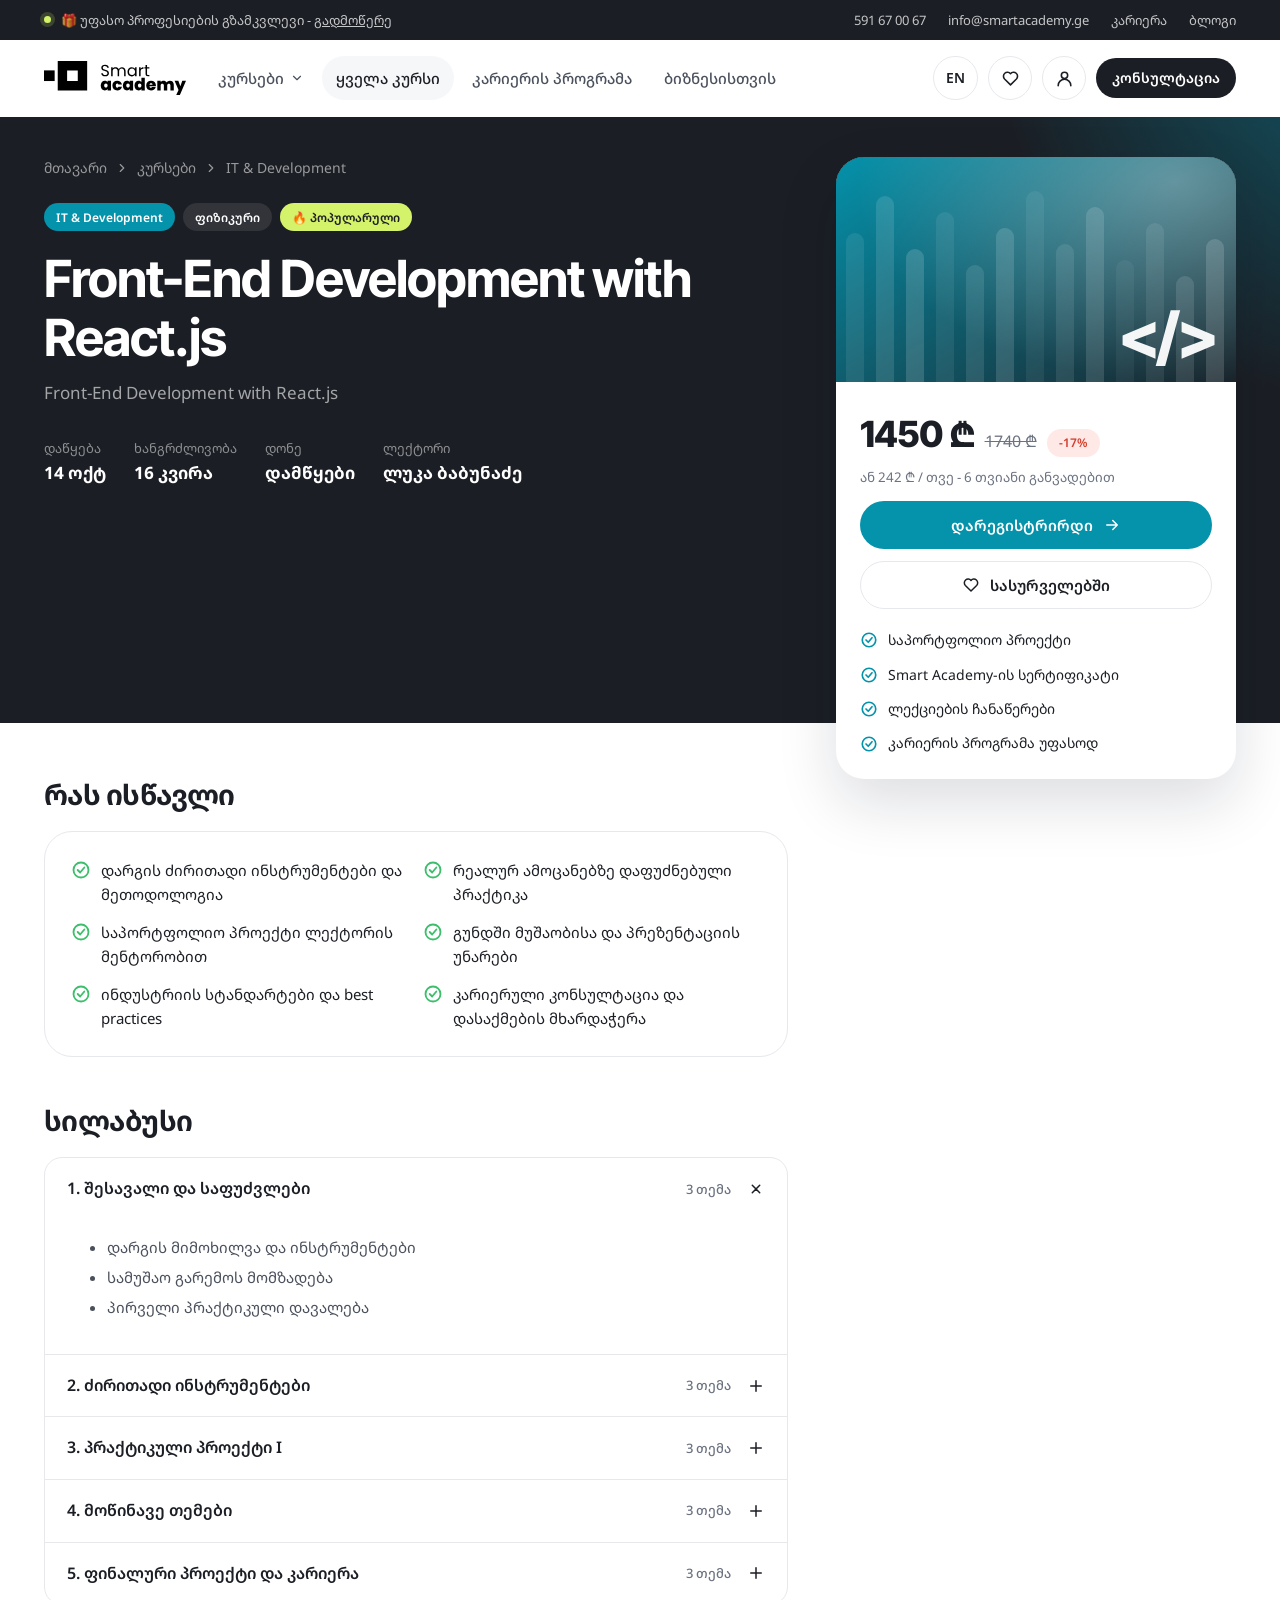
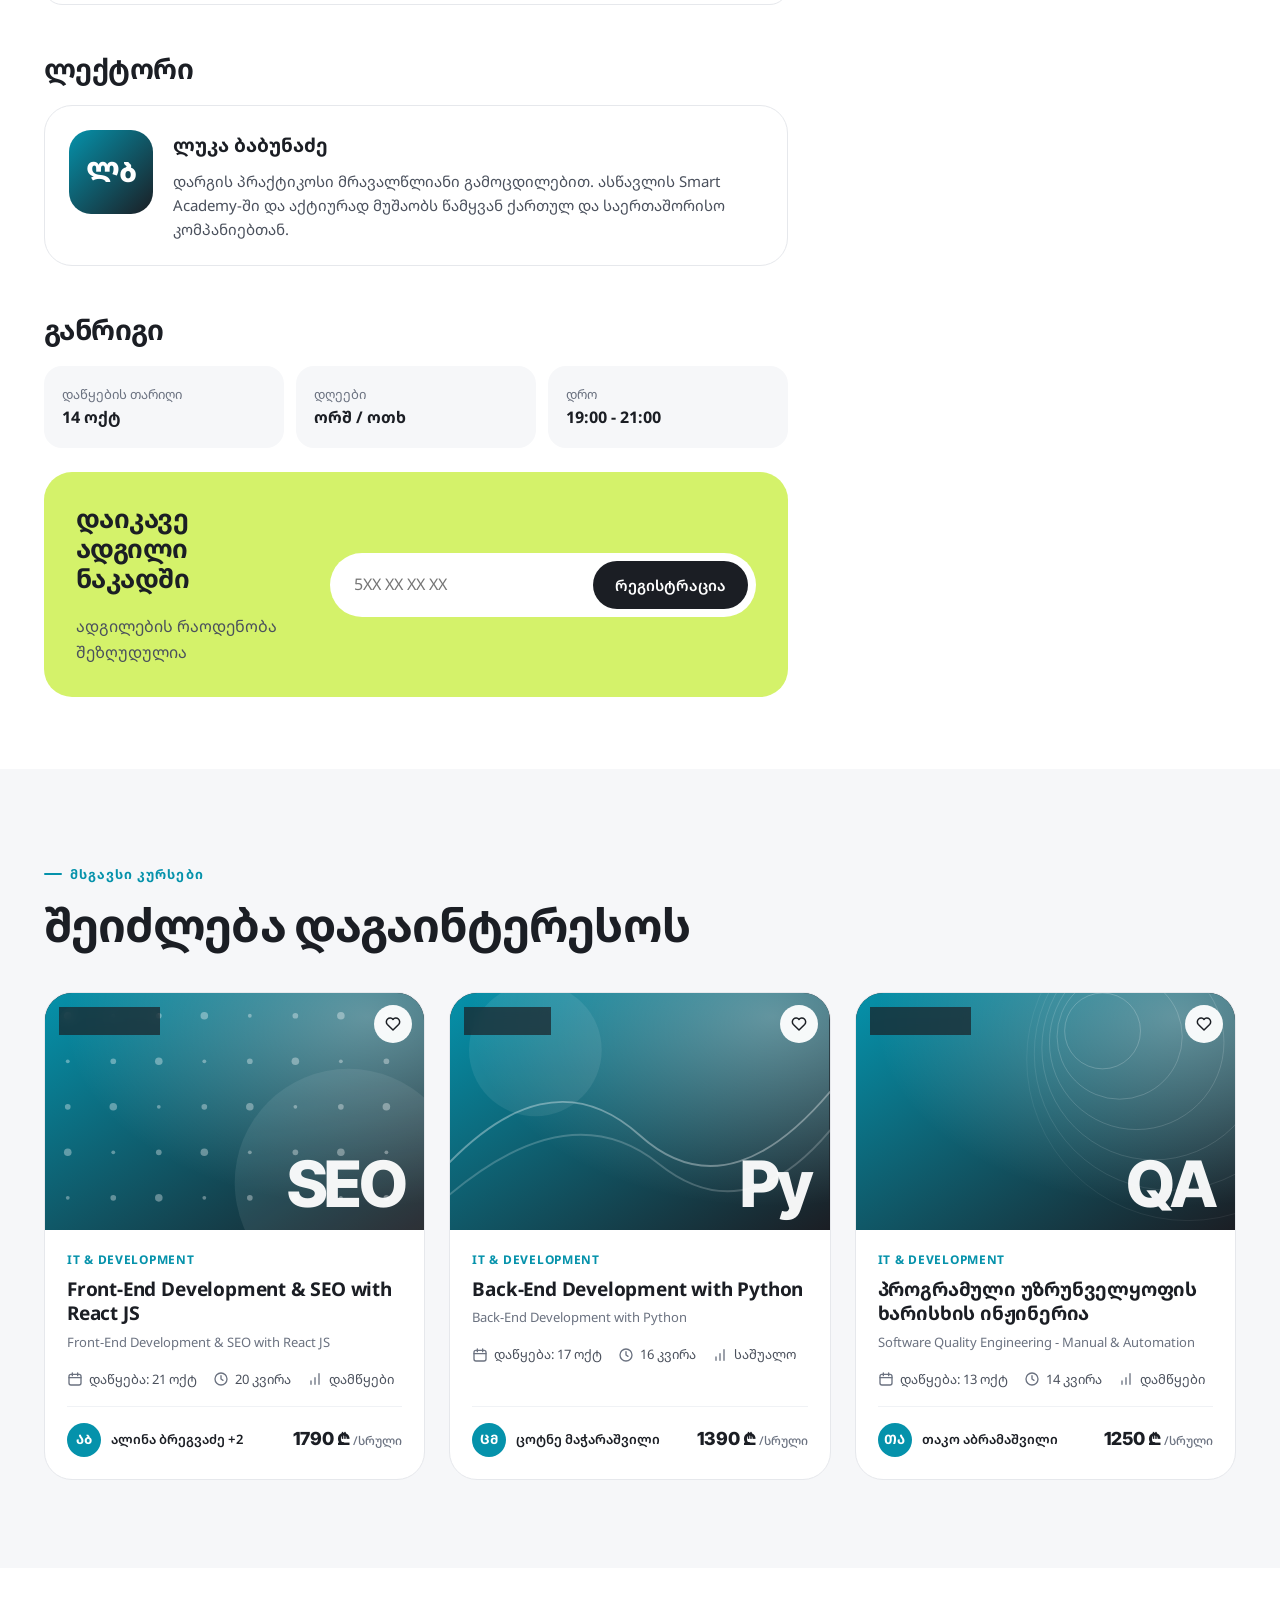
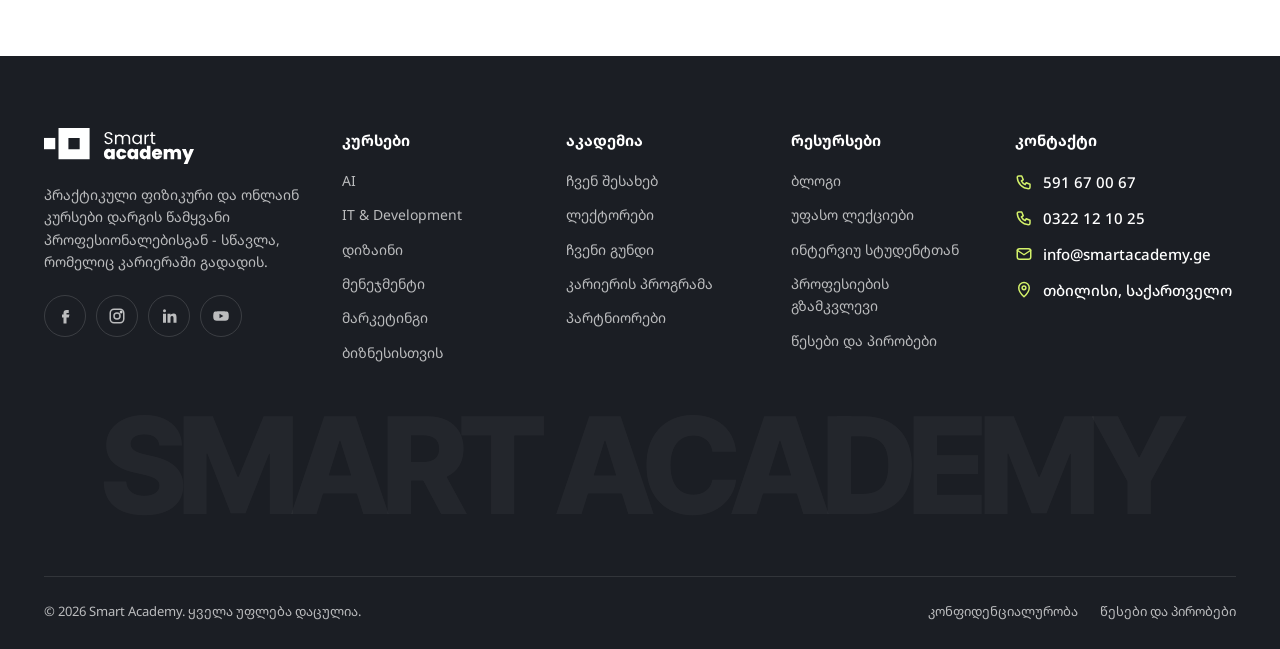
==== course.html @ 69d26c32 "Add Smart Academy website redesign Static, responsive redesign concept: homepage, course catalog wit" ====
<!doctype html>
<html lang="ka">
<head>
<meta charset="utf-8">
<meta name="viewport" content="width=device-width,initial-scale=1">
<title>კურსი - Smart Academy</title>
<meta name="description" content="Smart Academy - კურსის დეტალური აღწერა, სილაბუსი, ლექტორი და რეგისტრაცია.">
<meta name="theme-color" content="#1B1E24">
<link rel="icon" href="assets/img/logo-bl.svg">
<link rel="preconnect" href="https://fonts.googleapis.com">
<link rel="preconnect" href="https://fonts.gstatic.com" crossorigin>
<link href="https://fonts.googleapis.com/css2?family=Inter+Tight:wght@500;600;700;800&family=Inter:wght@400;500;600;700&family=Noto+Sans+Georgian:wght@400;500;600;700;800&display=swap" rel="stylesheet">
<link rel="stylesheet" href="assets/css/app.css">
</head>
<body data-page="courses">
<div id="site-header"></div>
<main id="course"></main>
<div id="site-footer"></div>
<script src="assets/js/data.js"></script>
<script src="assets/js/app.js"></script>
<script>
document.addEventListener("sa:ready",function(){
  var SA=window.SA,I=SA.icon,id=+new URLSearchParams(location.search).get("id")||1;
  var c=SA.courses.filter(function(x){return x.id===id})[0]||SA.courses[0],cat=SA.cat(c.cat),e=SA.esc;
  document.title=c.ka+" - Smart Academy";
  var fav=SA.favs().indexOf(c.id)>-1,old=Math.round(c.price*1.2/10)*10;
  var modules=[
    ["შესავალი და საფუძვლები",["დარგის მიმოხილვა და ინსტრუმენტები","სამუშაო გარემოს მომზადება","პირველი პრაქტიკული დავალება"]],
    ["ძირითადი ინსტრუმენტები",["ძირითადი მეთოდები და პრინციპები","ინდუსტრიული სტანდარტები","ქეისების ანალიზი"]],
    ["პრაქტიკული პროექტი I",["ამოცანის დასმა და დაგეგმვა","შესრულება ლექტორის მენტორობით","უკუკავშირი და გაუმჯობესება"]],
    ["მოწინავე თემები",["ოპტიმიზაცია და best practices","გუნდური მუშაობა და პროცესები","AI ინსტრუმენტები პროფესიაში"]],
    ["ფინალური პროექტი და კარიერა",["საპორტფოლიო პროექტის დასრულება","პრეზენტაცია და შეფასება","CV, LinkedIn და გასაუბრების მომზადება"]]
  ];
  var learn=["დარგის ძირითადი ინსტრუმენტები და მეთოდოლოგია","რეალურ ამოცანებზე დაფუძნებული პრაქტიკა","საპორტფოლიო პროექტი ლექტორის მენტორობით","გუნდში მუშაობისა და პრეზენტაციის უნარები","ინდუსტრიის სტანდარტები და best practices","კარიერული კონსულტაცია და დასაქმების მხარდაჭერა"];
  var related=SA.courses.filter(function(x){return x.cat===c.cat&&x.id!==c.id}).slice(0,3);
  document.getElementById("course").innerHTML=
  '<section class="cd-hero"><div class="container cd-grid"><div>'+
    '<nav class="crumbs" aria-label="breadcrumb"><a href="index.html">მთავარი</a>'+I("right")+'<a href="courses.html">კურსები</a>'+I("right")+'<a href="courses.html?cat='+c.cat+'">'+e(cat.name)+'</a></nav>'+
    '<div style="display:flex;gap:8px;margin-top:24px;flex-wrap:wrap"><span class="chip" style="background:'+cat.color+';color:#fff">'+e(cat.name)+'</span><span class="chip chip-dark" style="background:rgba(255,255,255,.1)">'+(c.format==="online"?"ონლაინ":"ფიზიკური")+'</span>'+(c.hot?'<span class="chip chip-lime">🔥 პოპულარული</span>':"")+'</div>'+
    '<h1>'+e(c.ka)+'</h1><p class="en">'+e(c.en)+'</p>'+
    '<div class="cd-facts"><div><small>დაწყება</small><b>'+c.start+'</b></div><div><small>ხანგრძლივობა</small><b>'+c.weeks+' კვირა</b></div><div><small>დონე</small><b>'+c.level+'</b></div><div><small>ლექტორი</small><b>'+e(c.lect.join(", "))+'</b></div></div>'+
  '</div><aside class="buy"><div class="cover">'+SA.cover(c)+'</div><div class="buy-body">'+
    '<div class="buy-price"><b>'+c.price+' ₾</b><s>'+old+' ₾</s><span class="chip">-'+Math.round((1-c.price/old)*100)+'%</span></div>'+
    '<small style="color:var(--muted)">ან '+Math.ceil(c.price/6)+' ₾ / თვე - 6 თვიანი განვადებით</small>'+
    '<a class="btn btn-primary" href="#register">დარეგისტრირდი '+I("arrow")+'</a>'+
    '<button class="btn btn-ghost'+(fav?" on":"")+'" data-fav="'+c.id+'" type="button">'+I("heart")+' სასურველებში</button>'+
    '<ul><li>'+I("check")+'საპორტფოლიო პროექტი</li><li>'+I("check")+'Smart Academy-ის სერტიფიკატი</li><li>'+I("check")+'ლექციების ჩანაწერები</li><li>'+I("check")+'კარიერის პროგრამა უფასოდ</li></ul>'+
  '</div></aside></div></section>'+
  '<div class="container cd-body"><div>'+
    '<section class="reveal"><h2>რას ისწავლი</h2><div class="learn">'+learn.map(function(l){return "<div>"+I("check")+"<span>"+l+"</span></div>"}).join("")+'</div></section>'+
    '<section class="reveal"><h2>სილაბუსი</h2><div class="acc">'+modules.map(function(m,i){return '<details'+(i===0?" open":"")+'><summary><span>'+(i+1)+'. '+m[0]+'</span><small>'+m[1].length+' თემა</small><svg viewBox="0 0 24 24" fill="none" stroke="currentColor" stroke-width="2" stroke-linecap="round"><path d="M12 5v14M5 12h14"/></svg></summary><div class="acc-body"><ul>'+m[1].map(function(t){return "<li>"+t+"</li>"}).join("")+'</ul></div></details>'}).join("")+'</div></section>'+
    '<section class="reveal"><h2>ლექტორი</h2>'+c.lect.map(function(l){return '<div class="teacher" style="margin-bottom:12px"><span class="av" style="background:linear-gradient(135deg,'+cat.color+',#1B1E24)">'+SA.initials(l)+'</span><div><b>'+e(l)+'</b><p>დარგის პრაქტიკოსი მრავალწლიანი გამოცდილებით. ასწავლის Smart Academy-ში და აქტიურად მუშაობს წამყვან ქართულ და საერთაშორისო კომპანიებთან.</p></div></div>'}).join("")+'</section>'+
    '<section class="reveal" id="register"><h2>განრიგი</h2><div class="schedule"><div><small>დაწყების თარიღი</small><b>'+c.start+'</b></div><div><small>დღეები</small><b>ორშ / ოთხ</b></div><div><small>დრო</small><b>19:00 - 21:00</b></div></div>'+
    '<div class="cta" style="margin-top:24px;padding:32px;border-radius:28px"><div><h2 style="font-size:26px">დაიკავე ადგილი ნაკადში</h2><p>ადგილების რაოდენობა შეზღუდულია</p></div><form id="reg-form"><label class="sr-only" for="rp">ტელეფონი</label><input id="rp" type="tel" placeholder="5XX XX XX XX" required pattern="[0-9 +]{9,16}"><button class="btn btn-dark" type="submit">რეგისტრაცია</button></form></div></section>'+
  '</div><div></div></div>'+
  (related.length?'<section class="section section-soft" style="margin-top:24px"><div class="container"><div class="section-head"><div><span class="kicker">მსგავსი კურსები</span><h2>შეიძლება დაგაინტერესოს</h2></div></div><div class="courses">'+related.map(SA.card).join("")+'</div></div></section>':"");
  document.getElementById("reg-form").addEventListener("submit",function(ev){ev.preventDefault();this.reset();SA.toast("რეგისტრაცია მიღებულია! მალე დაგიკავშირდებით")});
  SA.observe();
});
</script>
</body>
</html>
---- assets/css/app.css ----
/* Smart Academy - redesign 2026 */
:root{
  --ink:#1B1E24;
  --ink-2:#2A2E37;
  --ink-soft:#4A505C;
  --muted:#6B7280;
  --line:#E6E8EC;
  --line-2:#F0F2F5;
  --bg:#FFFFFF;
  --bg-soft:#F6F7F9;
  --brand:#0592AB;
  --brand-600:#047A8F;
  --brand-50:#E6F6F9;
  --lime:#D4F26A;
  --coral:#FF6B5B;
  --violet:#8B6CEF;
  --amber:#F4B23E;
  --green:#3DBE6C;
  --blue:#4A78F0;
  --radius:18px;
  --radius-sm:12px;
  --radius-lg:28px;
  --shadow:0 1px 2px rgba(16,24,40,.04),0 8px 24px rgba(16,24,40,.06);
  --shadow-lg:0 24px 60px rgba(16,24,40,.14);
  --container:1240px;
  --font:"Noto Sans Georgian","Inter",system-ui,-apple-system,"Segoe UI",sans-serif;
  --font-display:"Inter Tight","Noto Sans Georgian",system-ui,sans-serif;
}
*,*::before,*::after{box-sizing:border-box}
html{scroll-behavior:smooth;-webkit-text-size-adjust:100%}
body{margin:0;font-family:var(--font);color:var(--ink);background:var(--bg);font-size:16px;line-height:1.6;-webkit-font-smoothing:antialiased;overflow-x:hidden}
img,svg{display:block;max-width:100%}
a{color:inherit;text-decoration:none}
button{font:inherit;color:inherit;cursor:pointer;border:0;background:none}
input,select{font:inherit;color:inherit}
h1,h2,h3,h4{font-family:var(--font-display);line-height:1.15;margin:0;letter-spacing:-.02em;font-weight:700}
p{margin:0}
.container{width:100%;max-width:var(--container);margin:0 auto;padding:0 24px}
.sr-only{position:absolute;width:1px;height:1px;overflow:hidden;clip:rect(0 0 0 0)}
:focus-visible{outline:2px solid var(--brand);outline-offset:3px;border-radius:6px}

/* Buttons */
.btn{display:inline-flex;align-items:center;justify-content:center;gap:10px;height:48px;padding:0 22px;border-radius:999px;font-weight:600;font-size:15px;transition:transform .2s,background .2s,color .2s,box-shadow .2s;white-space:nowrap}
.btn svg{width:18px;height:18px}
.btn-primary{background:var(--brand);color:#fff}
.btn-primary:hover{background:var(--brand-600);transform:translateY(-1px);box-shadow:0 10px 24px rgba(5,146,171,.3)}
.btn-dark{background:var(--ink);color:#fff}
.btn-dark:hover{background:#000;transform:translateY(-1px)}
.btn-light{background:#fff;color:var(--ink)}
.btn-light:hover{transform:translateY(-1px);box-shadow:var(--shadow)}
.btn-ghost{border:1px solid var(--line);background:#fff}
.btn-ghost:hover{border-color:var(--ink)}
.btn-ghost-light{border:1px solid rgba(255,255,255,.25);color:#fff}
.btn-ghost-light:hover{background:rgba(255,255,255,.08)}
.btn-lime{background:var(--lime);color:var(--ink)}
.btn-lime:hover{transform:translateY(-1px);box-shadow:0 10px 24px rgba(212,242,106,.35)}
.btn-sm{height:40px;padding:0 16px;font-size:14px}

/* Top bar */
.topbar{background:var(--ink);color:rgba(255,255,255,.75);font-size:13px}
.topbar .container{display:flex;align-items:center;justify-content:space-between;height:40px;gap:16px}
.topbar a:hover{color:#fff}
.topbar-links{display:flex;gap:22px;align-items:center}
.topbar-promo{display:flex;align-items:center;gap:10px}
.topbar-promo .dot{width:7px;height:7px;border-radius:50%;background:var(--lime);box-shadow:0 0 0 4px rgba(212,242,106,.18)}

/* Header */
.header{position:sticky;top:0;z-index:50;background:rgba(255,255,255,.86);backdrop-filter:saturate(180%) blur(16px);-webkit-backdrop-filter:saturate(180%) blur(16px);border-bottom:1px solid transparent;transition:border-color .2s}
.header.scrolled{border-bottom-color:var(--line)}
.header .container{display:flex;align-items:center;height:76px;gap:28px}
.logo img{height:34px;width:auto}
.nav{display:flex;align-items:center;gap:4px;margin-right:auto}
.nav>a,.nav>.has-mega>button{display:flex;align-items:center;gap:6px;padding:10px 14px;border-radius:999px;font-size:15px;font-weight:500;color:var(--ink-soft);transition:background .2s,color .2s}
.nav>a:hover,.nav>.has-mega>button:hover,.nav>a.active{color:var(--ink);background:var(--bg-soft)}
.nav svg{width:14px;height:14px;transition:transform .2s}
.has-mega{position:relative}
.has-mega:hover>button svg,.has-mega:focus-within>button svg{transform:rotate(180deg)}
.mega{position:absolute;top:calc(100% + 12px);left:-120px;width:720px;background:#fff;border:1px solid var(--line);border-radius:var(--radius-lg);box-shadow:var(--shadow-lg);padding:14px;display:grid;grid-template-columns:1.25fr 1fr;gap:14px;opacity:0;visibility:hidden;transform:translateY(8px);transition:.2s}
.mega::before{content:"";position:absolute;left:0;right:0;top:-14px;height:14px}
.has-mega:hover .mega,.has-mega:focus-within .mega{opacity:1;visibility:visible;transform:none}
.mega-list{display:grid;grid-template-columns:1fr 1fr;gap:4px}
.mega-item{display:flex;gap:12px;align-items:center;padding:12px;border-radius:14px;transition:background .15s}
.mega-item:hover{background:var(--bg-soft)}
.mega-item .ic{width:40px;height:40px;border-radius:12px;display:grid;place-items:center;flex:none}
.mega-item .ic svg{width:20px;height:20px}
.mega-item b{display:block;font-size:14px;font-weight:600}
.mega-item small{display:block;color:var(--muted);font-size:12px}
.mega-feature{background:var(--ink);color:#fff;border-radius:20px;padding:22px;display:flex;flex-direction:column;justify-content:space-between;position:relative;overflow:hidden;min-height:240px}
.mega-feature::after{content:"";position:absolute;right:-60px;bottom:-60px;width:200px;height:200px;border-radius:50%;background:radial-gradient(circle,var(--brand),transparent 70%);opacity:.7}
.mega-feature .tag{font-size:12px;color:var(--lime);font-weight:600;letter-spacing:.04em;text-transform:uppercase}
.mega-feature h4{font-size:20px;margin:10px 0 8px}
.mega-feature p{font-size:14px;color:rgba(255,255,255,.7)}
.mega-feature a{position:relative;z-index:1;margin-top:18px;align-self:flex-start}
.header-actions{display:flex;align-items:center;gap:10px}
.icon-btn{width:44px;height:44px;border-radius:50%;display:grid;place-items:center;border:1px solid var(--line);position:relative;transition:border-color .2s,background .2s}
.icon-btn:hover{border-color:var(--ink)}
.icon-btn svg{width:19px;height:19px}
.icon-btn .badge{position:absolute;top:-3px;right:-3px;min-width:18px;height:18px;border-radius:9px;background:var(--brand);color:#fff;font-size:11px;font-weight:700;display:grid;place-items:center;padding:0 5px}
.lang{font-size:14px;font-weight:600;padding:0 12px;height:44px;border-radius:999px;border:1px solid var(--line)}
.burger{display:none}

/* Mobile drawer */
.drawer{position:fixed;inset:0;z-index:100;visibility:hidden;overflow:hidden}
.drawer.open{visibility:visible}
.drawer-backdrop{position:absolute;inset:0;background:rgba(27,30,36,.5);opacity:0;transition:opacity .25s}
.drawer.open .drawer-backdrop{opacity:1}
.drawer-panel{position:absolute;top:0;right:0;bottom:0;width:min(420px,100%);background:#fff;transform:translateX(100%);transition:transform .3s cubic-bezier(.2,.8,.2,1);display:flex;flex-direction:column;padding:20px 24px 28px;overflow-y:auto}
.drawer.open .drawer-panel{transform:none}
.drawer-head{display:flex;align-items:center;justify-content:space-between;margin-bottom:24px}
.drawer-nav a{display:flex;justify-content:space-between;align-items:center;padding:16px 0;border-bottom:1px solid var(--line-2);font-size:18px;font-weight:600}
.drawer-nav a svg{width:18px;height:18px;color:var(--muted)}
.drawer-foot{margin-top:auto;padding-top:24px;display:grid;gap:10px}

/* Hero */
.hero{position:relative;padding:56px 0 40px;overflow:hidden}
.hero-grid{display:grid;grid-template-columns:1.05fr .95fr;gap:48px;align-items:center}
.eyebrow{display:inline-flex;align-items:center;gap:10px;padding:6px 14px 6px 6px;border-radius:999px;background:var(--bg-soft);border:1px solid var(--line);font-size:13px;font-weight:500;color:var(--ink-soft)}
.eyebrow .pill{background:var(--ink);color:var(--lime);padding:3px 10px;border-radius:999px;font-weight:700;font-size:12px}
.hero h1{font-size:clamp(38px,5.4vw,68px);margin:22px 0 20px;font-weight:800}
.hero h1 .hl{position:relative;white-space:nowrap;color:var(--brand)}
.hero h1 .hl svg{position:absolute;left:0;right:0;bottom:-10px;width:100%;height:14px;color:var(--lime)}
.hero .lead{font-size:18px;color:var(--ink-soft);max-width:540px}
.search{margin-top:32px;display:flex;align-items:center;gap:8px;background:#fff;border:1px solid var(--line);border-radius:999px;padding:8px 8px 8px 22px;box-shadow:var(--shadow);max-width:560px}
.search svg{width:20px;height:20px;color:var(--muted);flex:none}
.search input{flex:1;border:0;outline:0;background:transparent;font-size:16px;min-width:0;height:44px}
.search select{border:0;outline:0;background:var(--bg-soft);border-radius:999px;height:44px;padding:0 14px;font-size:14px;font-weight:500}
.hero-tags{display:flex;flex-wrap:wrap;gap:8px;margin-top:18px;align-items:center;font-size:14px;color:var(--muted)}
.hero-tags a{padding:6px 12px;border-radius:999px;border:1px dashed var(--line);color:var(--ink-soft);font-size:13px;transition:.2s}
.hero-tags a:hover{border-style:solid;border-color:var(--brand);color:var(--brand)}
.hero-visual{position:relative;aspect-ratio:1/1.02;max-width:560px;justify-self:end;width:100%}
.hv-main{position:absolute;inset:0 0 0 8%;border-radius:36px;background:var(--ink);overflow:hidden}
.hv-main::before{content:"";position:absolute;inset:0;background:radial-gradient(60% 50% at 80% 10%,rgba(5,146,171,.9),transparent 70%),radial-gradient(50% 40% at 10% 90%,rgba(139,108,239,.55),transparent 70%)}
.hv-grid{position:absolute;inset:0;background-image:linear-gradient(rgba(255,255,255,.06) 1px,transparent 1px),linear-gradient(90deg,rgba(255,255,255,.06) 1px,transparent 1px);background-size:44px 44px;mask-image:radial-gradient(circle at 60% 40%,#000 30%,transparent 75%)}
.hv-logo{position:absolute;left:12%;right:12%;top:50%;transform:translateY(-50%);opacity:.95}
.hv-card{position:absolute;background:#fff;border-radius:20px;box-shadow:var(--shadow-lg);padding:16px;animation:float 6s ease-in-out infinite}
.hv-card.c1{left:0;top:12%;width:250px}
.hv-card.c2{right:-4%;top:6%;width:190px;animation-delay:-2s}
.hv-card.c3{right:4%;bottom:8%;width:270px;animation-delay:-4s}
.hv-card.c4{left:-2%;bottom:18%;animation-delay:-3s;padding:12px 16px}
@keyframes float{0%,100%{transform:translateY(0)}50%{transform:translateY(-10px)}}
.hv-row{display:flex;align-items:center;gap:12px}
.hv-ic{width:42px;height:42px;border-radius:12px;display:grid;place-items:center;flex:none}
.hv-ic svg{width:22px;height:22px}
.hv-card b{font-size:14px;display:block;line-height:1.3}
.hv-card small{font-size:12px;color:var(--muted)}
.hv-progress{height:6px;border-radius:3px;background:var(--line-2);margin-top:12px;overflow:hidden}
.hv-progress span{display:block;height:100%;width:72%;background:linear-gradient(90deg,var(--brand),var(--lime));border-radius:3px}
.hv-big{font-family:var(--font-display);font-size:34px;font-weight:800;letter-spacing:-.03em;line-height:1}
.avatars{display:flex}
.avatars span{width:32px;height:32px;border-radius:50%;border:2px solid #fff;margin-left:-8px;display:grid;place-items:center;font-size:12px;font-weight:700;color:#fff}
.avatars span:first-child{margin-left:0}
.stars{display:flex;gap:2px;color:var(--amber)}
.stars svg{width:14px;height:14px}

/* Stats strip */
.stats{padding:24px 0 8px}
.stats-grid{display:grid;grid-template-columns:repeat(4,1fr);border:1px solid var(--line);border-radius:var(--radius-lg);overflow:hidden;background:#fff}
.stat{padding:28px 28px;border-right:1px solid var(--line)}
.stat:last-child{border-right:0}
.stat .num{font-family:var(--font-display);font-size:clamp(30px,3.4vw,44px);font-weight:800;letter-spacing:-.03em;line-height:1}
.stat .num em{font-style:normal;color:var(--brand)}
.stat p{color:var(--muted);font-size:14px;margin-top:8px}

/* Partners marquee */
.partners{padding:44px 0 20px}
.partners-label{text-align:center;color:var(--muted);font-size:14px;margin-bottom:22px}
.marquee{overflow:hidden;mask-image:linear-gradient(90deg,transparent,#000 10%,#000 90%,transparent)}
.marquee-track{display:flex;gap:56px;width:max-content;animation:marquee 40s linear infinite}
.marquee:hover .marquee-track{animation-play-state:paused}
.marquee-track span{font-family:var(--font-display);font-weight:700;font-size:22px;color:#A3A9B4;letter-spacing:-.01em;white-space:nowrap;transition:color .2s}
.marquee-track span:hover{color:var(--ink)}
@keyframes marquee{to{transform:translateX(-50%)}}

/* Sections */
.section{padding:88px 0}
.section-soft{background:var(--bg-soft)}
.section-dark{background:var(--ink);color:#fff}
.section-head{display:flex;align-items:flex-end;justify-content:space-between;gap:24px;margin-bottom:40px;flex-wrap:wrap}
.kicker{display:inline-flex;align-items:center;gap:8px;font-size:13px;font-weight:700;text-transform:uppercase;letter-spacing:.08em;color:var(--brand);margin-bottom:14px}
.kicker::before{content:"";width:18px;height:2px;background:currentColor;border-radius:2px}
.section-dark .kicker{color:var(--lime)}
.section-head h2,.h2{font-size:clamp(30px,3.6vw,48px);max-width:720px}
.section-head p.sub{color:var(--muted);max-width:520px;margin-top:14px;font-size:17px}
.section-dark .section-head p.sub{color:rgba(255,255,255,.65)}

/* Category tiles */
.cats{display:grid;grid-template-columns:repeat(6,1fr);gap:14px}
.cat{position:relative;border-radius:var(--radius);padding:22px 20px;background:#fff;border:1px solid var(--line);display:flex;flex-direction:column;gap:36px;transition:transform .25s,box-shadow .25s,border-color .25s;overflow:hidden}
.cat:hover{transform:translateY(-4px);box-shadow:var(--shadow-lg);border-color:transparent}
.cat .ic{width:48px;height:48px;border-radius:14px;display:grid;place-items:center}
.cat .ic svg{width:24px;height:24px}
.cat b{font-size:17px;font-weight:700;display:block}
.cat small{color:var(--muted);font-size:13px}
.cat .arrow{position:absolute;top:20px;right:20px;width:32px;height:32px;border-radius:50%;display:grid;place-items:center;background:var(--bg-soft);transition:.25s}
.cat .arrow svg{width:16px;height:16px}
.cat:hover .arrow{background:var(--ink);color:#fff;transform:rotate(-45deg)}

/* Filter tabs */
.tabs{display:flex;gap:8px;flex-wrap:wrap}
.tab{height:42px;padding:0 18px;border-radius:999px;border:1px solid var(--line);font-size:14px;font-weight:600;color:var(--ink-soft);background:#fff;transition:.2s}
.tab:hover{border-color:var(--ink);color:var(--ink)}
.tab.active{background:var(--ink);border-color:var(--ink);color:#fff}
.seg{display:inline-flex;padding:4px;border-radius:999px;background:var(--bg-soft);border:1px solid var(--line)}
.seg button{height:36px;padding:0 16px;border-radius:999px;font-size:14px;font-weight:600;color:var(--muted);transition:.2s}
.seg button.active{background:#fff;color:var(--ink);box-shadow:0 1px 3px rgba(0,0,0,.08)}

/* Course cards */
.courses{display:grid;grid-template-columns:repeat(3,1fr);gap:24px}
.course{display:flex;flex-direction:column;background:#fff;border:1px solid var(--line);border-radius:var(--radius-lg);overflow:hidden;transition:transform .25s,box-shadow .25s;position:relative}
.course:hover{transform:translateY(-6px);box-shadow:var(--shadow-lg)}
.cover{position:relative;aspect-ratio:16/10;overflow:hidden;background:var(--ink)}
.cover .art{position:absolute;inset:0;transition:transform .6s cubic-bezier(.2,.8,.2,1)}
.course:hover .cover .art{transform:scale(1.06)}
.cover .glyph{position:absolute;right:20px;bottom:14px;font-family:var(--font-display);font-weight:800;font-size:64px;letter-spacing:-.05em;color:rgba(255,255,255,.95);line-height:1}
.cover .badges{position:absolute;top:14px;left:14px;display:flex;gap:6px;flex-wrap:wrap}
.chip{display:inline-flex;align-items:center;gap:6px;height:28px;padding:0 12px;border-radius:999px;font-size:12px;font-weight:600;background:rgba(255,255,255,.95);color:var(--ink)}
.chip .d{width:6px;height:6px;border-radius:50%}
.chip-dark{background:rgba(27,30,36,.7);color:#fff;backdrop-filter:blur(6px)}
.chip-lime{background:var(--lime);color:var(--ink)}
.fav{position:absolute;top:12px;right:12px;width:38px;height:38px;border-radius:50%;background:rgba(255,255,255,.95);display:grid;place-items:center;transition:.2s;z-index:2}
.fav svg{width:18px;height:18px}
.fav:hover{transform:scale(1.08)}
.fav.on{color:var(--coral)}
.fav.on svg{fill:currentColor}
.course-body{padding:20px 22px 22px;display:flex;flex-direction:column;flex:1}
.course-cat{font-size:12px;font-weight:700;text-transform:uppercase;letter-spacing:.06em}
.course h3{font-size:19px;margin:8px 0 6px;line-height:1.3;font-family:var(--font);font-weight:700;letter-spacing:-.01em}
.course h3 a::after{content:"";position:absolute;inset:0}
.course .en{color:var(--muted);font-size:13px}
.course-meta{display:flex;gap:16px;margin:16px 0;color:var(--ink-soft);font-size:13px;flex-wrap:wrap}
.course-meta span{display:flex;align-items:center;gap:6px}
.course-meta svg{width:16px;height:16px;color:var(--muted)}
.course-foot{display:flex;align-items:center;justify-content:space-between;gap:12px;margin-top:auto;padding-top:16px;border-top:1px solid var(--line-2)}
.lecturer{display:flex;align-items:center;gap:10px;min-width:0}
.lecturer .av{width:34px;height:34px;border-radius:50%;display:grid;place-items:center;color:#fff;font-weight:700;font-size:13px;flex:none}
.lecturer span{font-size:13px;font-weight:600;white-space:nowrap;overflow:hidden;text-overflow:ellipsis}
.price{font-family:var(--font-display);font-weight:800;font-size:18px;white-space:nowrap}
.price small{font-family:var(--font);font-weight:500;font-size:12px;color:var(--muted)}
.center{text-align:center}
.mt-40{margin-top:40px}
.empty{grid-column:1/-1;text-align:center;padding:60px 20px;color:var(--muted);border:1px dashed var(--line);border-radius:var(--radius-lg)}

/* Formats */
.formats{display:grid;grid-template-columns:1fr 1fr;gap:24px}
.format{border-radius:var(--radius-lg);padding:40px;position:relative;overflow:hidden;min-height:380px;display:flex;flex-direction:column}
.format h3{font-size:32px;margin:14px 0 12px}
.format p{max-width:420px;font-size:16px}
.format ul{list-style:none;padding:0;margin:24px 0 32px;display:grid;gap:10px}
.format li{display:flex;gap:10px;align-items:center;font-size:15px}
.format li svg{width:20px;height:20px;flex:none}
.format .btn{margin-top:auto;align-self:flex-start}
.format-offline{background:var(--ink);color:#fff}
.format-offline p{color:rgba(255,255,255,.7)}
.format-offline li svg{color:var(--lime)}
.format-online{background:var(--brand-50);color:var(--ink)}
.format-online p{color:var(--ink-soft)}
.format-online li svg{color:var(--brand)}
.format .deco{position:absolute;right:-40px;top:-40px;width:260px;height:260px;opacity:.9}
.format-label{display:inline-flex;align-self:flex-start;height:30px;align-items:center;padding:0 12px;border-radius:999px;font-size:12px;font-weight:700;letter-spacing:.06em;text-transform:uppercase}
.format-offline .format-label{background:rgba(255,255,255,.1);color:var(--lime)}
.format-online .format-label{background:#fff;color:var(--brand)}

/* Features / why */
.why{display:grid;grid-template-columns:repeat(12,1fr);gap:20px}
.why-card{grid-column:span 4;border-radius:var(--radius-lg);padding:30px;background:rgba(255,255,255,.04);border:1px solid rgba(255,255,255,.08);transition:background .25s,border-color .25s}
.why-card:hover{background:rgba(255,255,255,.07);border-color:rgba(255,255,255,.16)}
.why-card.wide{grid-column:span 8;display:grid;grid-template-columns:1fr 1fr;gap:30px;align-items:center;background:linear-gradient(135deg,rgba(5,146,171,.35),rgba(139,108,239,.18));border-color:rgba(255,255,255,.14)}
.why-card .ic{width:52px;height:52px;border-radius:16px;display:grid;place-items:center;background:rgba(255,255,255,.08);color:var(--lime);margin-bottom:22px}
.why-card .ic svg{width:26px;height:26px}
.why-card h3{font-size:21px;margin-bottom:10px}
.why-card p{color:rgba(255,255,255,.65);font-size:15px}
.big-num{font-family:var(--font-display);font-size:clamp(64px,8vw,112px);font-weight:800;letter-spacing:-.05em;line-height:.9;color:var(--lime)}

/* Career program */
.career{display:grid;grid-template-columns:1fr 1fr;gap:56px;align-items:center}
.steps{display:grid;gap:14px;margin-top:32px}
.step{display:flex;gap:18px;padding:20px;border-radius:var(--radius);border:1px solid var(--line);background:#fff;transition:.25s}
.step:hover{border-color:var(--brand);box-shadow:var(--shadow)}
.step .n{width:44px;height:44px;border-radius:12px;background:var(--brand-50);color:var(--brand);display:grid;place-items:center;font-family:var(--font-display);font-weight:800;flex:none}
.step b{display:block;font-size:16px;margin-bottom:4px}
.step p{color:var(--muted);font-size:14px}
.career-visual{position:relative;border-radius:var(--radius-lg);background:var(--bg-soft);padding:36px;border:1px solid var(--line)}
.job{display:flex;align-items:center;gap:14px;padding:16px;border-radius:16px;background:#fff;border:1px solid var(--line);margin-bottom:12px}
.job:last-child{margin-bottom:0}
.job .logo-box{width:46px;height:46px;border-radius:12px;display:grid;place-items:center;font-weight:800;color:#fff;font-size:14px;flex:none}
.job b{font-size:15px;display:block}
.job small{color:var(--muted);font-size:13px}
.job .chip{margin-left:auto;background:var(--brand-50);color:var(--brand)}
.career-visual .kpi{display:flex;justify-content:space-between;align-items:flex-end;margin-bottom:24px}
.career-visual .kpi b{font-family:var(--font-display);font-size:48px;font-weight:800;letter-spacing:-.04em;line-height:1}
.career-visual .kpi small{color:var(--muted);font-size:14px;max-width:180px;text-align:right}

/* Lecturers */
.lecturers{display:grid;grid-template-columns:repeat(4,1fr);gap:20px}
.lect{border-radius:var(--radius-lg);overflow:hidden;background:#fff;border:1px solid var(--line);transition:.25s}
.lect:hover{transform:translateY(-4px);box-shadow:var(--shadow-lg)}
.lect .ph{aspect-ratio:1/1;display:grid;place-items:center;position:relative;overflow:hidden}
.lect .ph span{font-family:var(--font-display);font-size:72px;font-weight:800;color:rgba(255,255,255,.95);letter-spacing:-.04em;position:relative}
.lect .ph::before{content:"";position:absolute;inset:0;background:radial-gradient(circle at 30% 20%,rgba(255,255,255,.35),transparent 55%)}
.lect-body{padding:18px 20px 20px}
.lect-body b{font-size:17px;display:block}
.lect-body small{color:var(--muted);font-size:13px;display:block;margin-top:2px}
.lect-body .chip{margin-top:12px;background:var(--bg-soft)}

/* Testimonials */
.testi{display:grid;grid-template-columns:repeat(3,1fr);gap:20px}
.quote{border-radius:var(--radius-lg);padding:30px;background:#fff;border:1px solid var(--line);display:flex;flex-direction:column;gap:22px}
.quote.featured{background:var(--brand);color:#fff;border-color:transparent}
.quote.featured .who small{color:rgba(255,255,255,.75)}
.quote p{font-size:17px;line-height:1.55}
.quote .who{display:flex;align-items:center;gap:12px;margin-top:auto}
.quote .who .av{width:44px;height:44px;border-radius:50%;display:grid;place-items:center;color:#fff;font-weight:700}
.quote .who b{display:block;font-size:15px}
.quote .who small{color:var(--muted);font-size:13px}
.qmark{width:36px;height:36px;opacity:.2}

/* Events & blog */
.events{display:grid;grid-template-columns:repeat(3,1fr);gap:20px}
.event{display:flex;gap:18px;padding:22px;border-radius:var(--radius);border:1px solid var(--line);background:#fff;transition:.25s;position:relative}
.event:hover{border-color:var(--ink)}
.date{width:64px;flex:none;text-align:center;border-radius:14px;background:var(--bg-soft);padding:10px 0}
.date b{display:block;font-family:var(--font-display);font-size:26px;font-weight:800;line-height:1}
.date small{font-size:12px;color:var(--muted);font-weight:600}
.event h4{font-size:16px;font-family:var(--font);line-height:1.35;margin-bottom:8px}
.event .meta{font-size:13px;color:var(--muted);display:flex;gap:12px;flex-wrap:wrap}
.event .chip{position:absolute;top:18px;right:18px}
.blog{display:grid;grid-template-columns:1.3fr 1fr;gap:24px}
.post{display:block;border-radius:var(--radius-lg);overflow:hidden;background:#fff;border:1px solid var(--line);transition:.25s}
.post:hover{box-shadow:var(--shadow-lg)}
.post .thumb{aspect-ratio:16/8;position:relative;overflow:hidden}
.post-body{padding:22px 24px 24px}
.post-body small{font-size:13px;color:var(--muted)}
.post-body h4{font-size:20px;font-family:var(--font);margin-top:8px;line-height:1.35}
.post-list{display:grid;gap:14px}
.post-sm{display:flex;gap:16px;align-items:center;padding:14px;border-radius:var(--radius);border:1px solid var(--line);background:#fff;transition:.25s}
.post-sm:hover{border-color:var(--ink)}
.post-sm .thumb{width:108px;height:84px;border-radius:12px;flex:none;position:relative;overflow:hidden}
.post-sm h4{font-size:15px;font-family:var(--font);line-height:1.4;margin-top:4px}
.post-sm small{font-size:12px;color:var(--muted)}

/* B2B */
.b2b{border-radius:36px;background:var(--ink);color:#fff;padding:64px;display:grid;grid-template-columns:1.1fr .9fr;gap:48px;position:relative;overflow:hidden}
.b2b::before{content:"";position:absolute;width:520px;height:520px;right:-160px;top:-200px;border-radius:50%;background:radial-gradient(circle,rgba(5,146,171,.7),transparent 65%)}
.b2b>*{position:relative}
.b2b h2{font-size:clamp(30px,3.6vw,46px)}
.b2b p{color:rgba(255,255,255,.7);margin:18px 0 30px;font-size:17px}
.b2b-actions{display:flex;gap:12px;flex-wrap:wrap}
.b2b-list{display:grid;grid-template-columns:1fr 1fr;gap:14px;align-content:center}
.b2b-item{padding:22px;border-radius:20px;background:rgba(255,255,255,.06);border:1px solid rgba(255,255,255,.1)}
.b2b-item b{font-family:var(--font-display);font-size:30px;font-weight:800;display:block;letter-spacing:-.03em}
.b2b-item small{color:rgba(255,255,255,.6);font-size:13px}

/* Newsletter / CTA */
.cta{border-radius:36px;background:var(--lime);padding:56px;display:grid;grid-template-columns:1fr auto;gap:32px;align-items:center}
.cta h2{font-size:clamp(28px,3.2vw,42px);max-width:620px}
.cta p{color:var(--ink-soft);margin-top:12px}
.cta form{display:flex;gap:8px;background:#fff;padding:8px;border-radius:999px;min-width:420px}
.cta input{flex:1;border:0;outline:0;padding:0 16px;background:transparent;min-width:0}

/* Footer */
.footer{overflow:hidden;background:var(--ink);color:rgba(255,255,255,.7);padding:72px 0 28px;margin-top:88px}
.footer-grid{display:grid;grid-template-columns:1.4fr repeat(3,1fr) 1.2fr;gap:40px}
.footer .logo img{height:36px;margin-bottom:20px}
.footer h5{color:#fff;font-size:15px;margin:0 0 18px;font-weight:700}
.footer ul{list-style:none;padding:0;margin:0;display:grid;gap:12px;font-size:14px}
.footer a:hover{color:#fff}
.footer-contact a{display:flex;gap:10px;align-items:center;font-size:15px;color:#fff;font-weight:500}
.footer-contact a svg{width:18px;height:18px;color:var(--lime)}
.socials{display:flex;gap:10px;margin-top:22px}
.socials a{width:42px;height:42px;border-radius:50%;border:1px solid rgba(255,255,255,.14);display:grid;place-items:center;transition:.2s}
.socials a:hover{background:#fff;color:var(--ink)}
.socials svg{width:18px;height:18px}
.footer-bottom{border-top:1px solid rgba(255,255,255,.1);margin-top:56px;padding-top:24px;display:flex;justify-content:space-between;gap:16px;font-size:13px;flex-wrap:wrap}
.footer-bottom div{display:flex;gap:22px}
.footer-big{font-family:var(--font-display);font-weight:800;font-size:clamp(40px,10.5vw,150px);letter-spacing:-.06em;line-height:.8;color:rgba(255,255,255,.04);margin-top:48px;text-align:center;white-space:nowrap;user-select:none}

/* Page hero (inner pages) */
.page-hero{padding:48px 0 32px}
.crumbs{display:flex;gap:8px;align-items:center;font-size:14px;color:var(--muted);flex-wrap:wrap}
.crumbs a:hover{color:var(--ink)}
.crumbs svg{width:14px;height:14px}
.page-hero h1{font-size:clamp(34px,4.4vw,56px);margin-top:18px}
.page-hero p{color:var(--muted);margin-top:12px;font-size:17px;max-width:620px}

/* Catalog */
.catalog{display:grid;grid-template-columns:280px 1fr;gap:32px;align-items:start}
.filters{position:sticky;top:96px;border:1px solid var(--line);border-radius:var(--radius-lg);padding:22px;background:#fff}
.filters h6{font-size:13px;text-transform:uppercase;letter-spacing:.06em;color:var(--muted);margin:22px 0 12px;font-weight:700}
.filters h6:first-child{margin-top:0}
.check{display:flex;align-items:center;justify-content:space-between;gap:10px;padding:8px 0;font-size:15px;cursor:pointer}
.check input{appearance:none;width:20px;height:20px;border-radius:6px;border:1.5px solid #C9CDD4;display:grid;place-items:center;margin:0;flex:none;cursor:pointer;transition:.15s}
.check input:checked{background:var(--ink);border-color:var(--ink)}
.check input:checked::after{content:"";width:10px;height:6px;border-left:2px solid #fff;border-bottom:2px solid #fff;transform:rotate(-45deg) translate(1px,-1px)}
.check label{display:flex;align-items:center;gap:10px;flex:1;cursor:pointer}
.check .count{font-size:12px;color:var(--muted);background:var(--bg-soft);padding:2px 8px;border-radius:999px}
.catalog-bar{display:flex;align-items:center;justify-content:space-between;gap:16px;margin-bottom:22px;flex-wrap:wrap}
.catalog-bar .search{margin:0;box-shadow:none;flex:1;max-width:420px;padding:4px 4px 4px 18px}
.catalog-bar .search input{height:40px}
.catalog .courses{grid-template-columns:repeat(2,1fr)}
.result-count{font-size:14px;color:var(--muted)}
.filters-toggle{display:none}

/* Course detail */
.cd-hero{background:radial-gradient(640px 640px at calc(100% + 120px) -120px,rgba(5,146,171,.55),transparent 65%),var(--ink);color:#fff;padding:40px 0 64px;position:relative;z-index:2}
.cd-hero .crumbs{color:rgba(255,255,255,.55)}
.cd-hero .crumbs a:hover{color:#fff}
.cd-grid{display:grid;grid-template-columns:1fr 400px;gap:48px;position:relative}
.cd-hero h1{font-size:clamp(32px,4vw,52px);margin:18px 0 12px}
.cd-hero .en{color:rgba(255,255,255,.6);font-size:17px}
.cd-facts{display:flex;gap:28px;margin-top:32px;flex-wrap:wrap}
.cd-facts div small{display:block;color:rgba(255,255,255,.5);font-size:13px}
.cd-facts div b{font-size:17px}
.buy{background:#fff;color:var(--ink);border-radius:var(--radius-lg);box-shadow:var(--shadow-lg);overflow:hidden;position:sticky;top:96px;align-self:start;margin-bottom:-120px}
.buy .cover{aspect-ratio:16/9}
.buy-body{padding:24px}
.buy-price{display:flex;align-items:baseline;gap:10px}
.buy-price b{font-family:var(--font-display);font-size:36px;font-weight:800;letter-spacing:-.03em}
.buy-price s{color:var(--muted)}
.buy-price .chip{background:#FFE9E6;color:#D2402F}
.buy .btn{width:100%;margin-top:12px}
.buy ul{list-style:none;padding:0;margin:20px 0 0;display:grid;gap:12px;font-size:14px}
.buy li{display:flex;gap:10px;align-items:center}
.buy li svg{width:18px;height:18px;color:var(--brand);flex:none}
.cd-body{display:grid;grid-template-columns:1fr 400px;gap:48px;padding-top:56px}
.cd-body section{margin-bottom:48px}
.cd-body h2{font-size:28px;margin-bottom:20px}
.learn{display:grid;grid-template-columns:1fr 1fr;gap:14px;padding:26px;border:1px solid var(--line);border-radius:var(--radius-lg)}
.learn div{display:flex;gap:10px;font-size:15px}
.learn svg{width:20px;height:20px;color:var(--green);flex:none;margin-top:2px}
.acc{border:1px solid var(--line);border-radius:var(--radius);overflow:hidden}
.acc details{border-bottom:1px solid var(--line)}
.acc details:last-child{border-bottom:0}
.acc summary{list-style:none;display:flex;justify-content:space-between;align-items:center;padding:18px 22px;cursor:pointer;font-weight:600;gap:16px}
.acc summary::-webkit-details-marker{display:none}
.acc summary small{color:var(--muted);font-weight:500;font-size:13px;margin-left:auto}
.acc summary svg{width:18px;height:18px;transition:transform .2s;flex:none}
.acc details[open] summary svg{transform:rotate(45deg)}
.acc .acc-body{padding:0 22px 20px;color:var(--ink-soft);font-size:15px}
.acc .acc-body li{margin:6px 0}
.teacher{display:flex;gap:20px;padding:24px;border:1px solid var(--line);border-radius:var(--radius-lg);align-items:flex-start}
.teacher .av{width:84px;height:84px;border-radius:22px;display:grid;place-items:center;color:#fff;font-family:var(--font-display);font-weight:800;font-size:28px;flex:none}
.teacher b{font-size:19px}
.teacher p{color:var(--ink-soft);font-size:15px;margin-top:8px}
.schedule{display:grid;grid-template-columns:repeat(3,1fr);gap:12px}
.schedule div{padding:18px;border-radius:var(--radius);background:var(--bg-soft)}
.schedule small{color:var(--muted);font-size:13px;display:block}
.schedule b{font-size:16px}

/* Reveal */
.reveal{opacity:0;transform:translateY(24px);transition:opacity .7s cubic-bezier(.2,.8,.2,1),transform .7s cubic-bezier(.2,.8,.2,1)}
.reveal.in{opacity:1;transform:none}
@media (prefers-reduced-motion:reduce){*{animation:none!important;transition:none!important}.reveal{opacity:1;transform:none}}

/* Toast */
.toast{position:fixed;left:50%;bottom:24px;transform:translate(-50%,120px);background:var(--ink);color:#fff;padding:14px 20px;border-radius:999px;font-size:14px;font-weight:500;z-index:200;transition:transform .3s;box-shadow:var(--shadow-lg);display:flex;gap:10px;align-items:center}
.toast.show{transform:translate(-50%,0)}
.toast svg{width:18px;height:18px;color:var(--lime)}

/* Responsive */
@media (max-width:1180px){
  .nav>a:not(.keep),.nav>.has-mega>button{padding:10px 10px;font-size:14px}
  .cats{grid-template-columns:repeat(3,1fr)}
  .footer-grid{grid-template-columns:1fr 1fr 1fr}
  .footer-grid>div:first-child{grid-column:1/-1}
}
@media (max-width:1024px){
  .nav,.header-actions .lang,.header-actions .btn{display:none}
  .burger{display:grid}
  .header .container{justify-content:space-between}
  .hero-grid,.career,.b2b,.cd-grid,.cd-body{grid-template-columns:1fr}
  .hero-visual{justify-self:center;max-width:520px}
  .courses,.testi,.events{grid-template-columns:repeat(2,1fr)}
  .lecturers{grid-template-columns:repeat(2,1fr)}
  .why-card,.why-card.wide{grid-column:span 12}
  .formats,.blog{grid-template-columns:1fr}
  .cta{grid-template-columns:1fr}
  .cta form{min-width:0}
  .catalog{grid-template-columns:1fr}
  .filters{position:fixed;inset:auto 0 0 0;top:auto;z-index:90;border-radius:28px 28px 0 0;max-height:80vh;overflow-y:auto;transform:translateY(100%);transition:transform .3s;box-shadow:var(--shadow-lg)}
  .filters.open{transform:none}
  .filters-toggle{display:inline-flex}
  .buy{position:relative;top:0;margin-bottom:0}
  .topbar-links{display:none}
}
@media (max-width:720px){
  .container{padding:0 16px}
  .section{padding:64px 0}
  .topbar{display:none}
  .header .container{height:64px}
  .logo img{height:28px}
  .hero{padding:32px 0 24px}
  .hero .lead{font-size:16px}
  .search{flex-wrap:wrap;border-radius:24px;padding:12px}
  .search input{flex:1 1 60%}
  .search select{display:none}
  .search .btn{width:100%}
  .hero-visual{aspect-ratio:1/1.1}
  .hv-card.c1{width:210px}
  .hv-card.c3{width:230px}
  .hv-card.c2,.hv-card.c4{display:none}
  .hv-card.c3{bottom:5%}
  .result-count{white-space:nowrap}
  .stats-grid{grid-template-columns:1fr 1fr}
  .stat{padding:20px}
  .stat:nth-child(2){border-right:0}
  .stat:nth-child(-n+2){border-bottom:1px solid var(--line)}
  .cats{grid-template-columns:1fr 1fr;gap:10px}
  .cat{padding:18px 16px;gap:24px}
  .courses,.catalog .courses,.testi,.events,.lecturers{grid-template-columns:1fr}
  .lecturers{grid-template-columns:1fr 1fr;gap:12px}
  .lect .ph span{font-size:48px}
  .lect-body{padding:14px}
  .lect-body b{font-size:15px}
  .format{padding:28px;min-height:0}
  .format h3{font-size:26px}
  .b2b{padding:32px 24px;border-radius:28px}
  .b2b-list{grid-template-columns:1fr 1fr}
  .cta{padding:32px 24px;border-radius:28px}
  .cta form{flex-direction:column;border-radius:20px}
  .cta input{height:44px}
  .footer-grid{grid-template-columns:1fr 1fr}
  .learn,.schedule{grid-template-columns:1fr}
  .section-head{margin-bottom:28px}
  .post-sm .thumb{width:84px;height:72px}
  .teacher{flex-direction:column}
  .why-card.wide{grid-template-columns:1fr;gap:12px}
  .why-card{padding:24px}
}
.btn.on{color:var(--coral);border-color:var(--coral)}
.btn.on svg{fill:currentColor}
.post-sm .glyph{font-size:26px;right:10px;bottom:8px}
.nav>a,.nav>.has-mega>button{white-space:nowrap}
@media (max-width:1360px){.nav>a.opt{display:none}.header .container{gap:18px}}
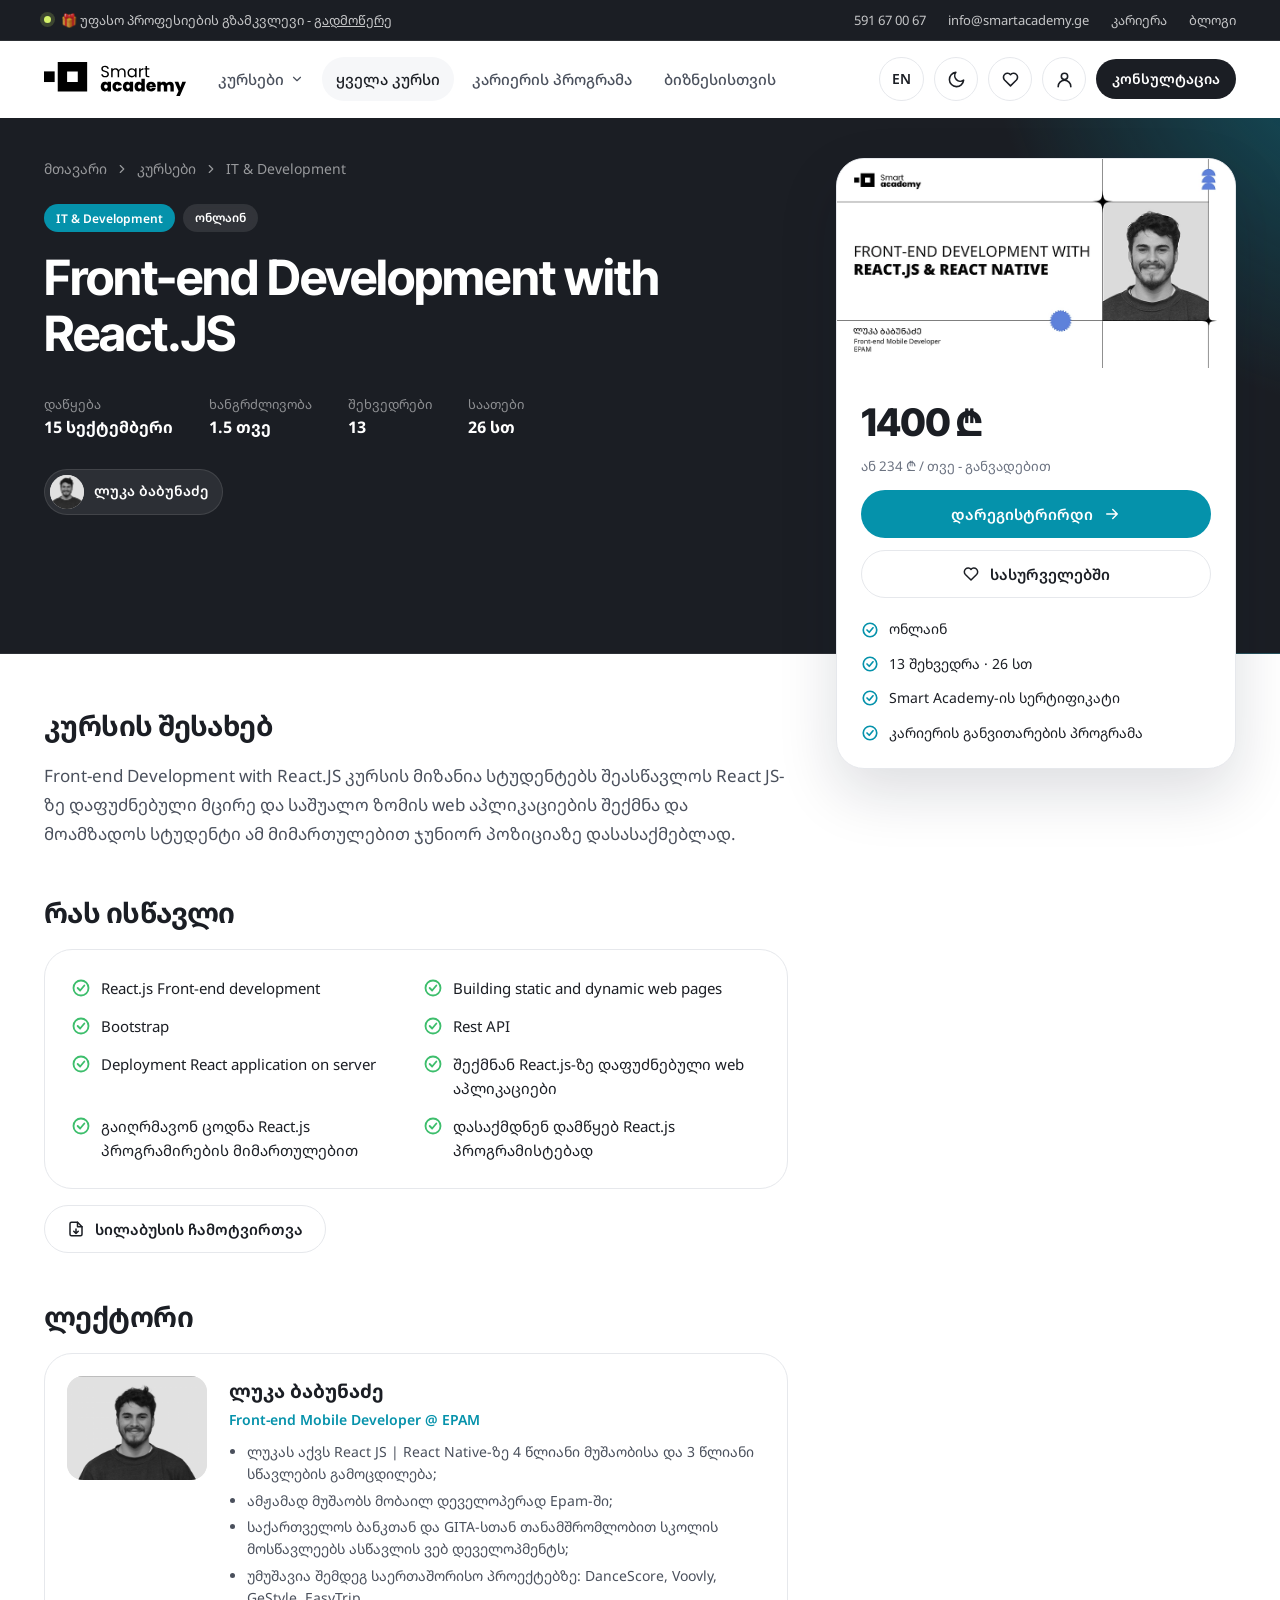
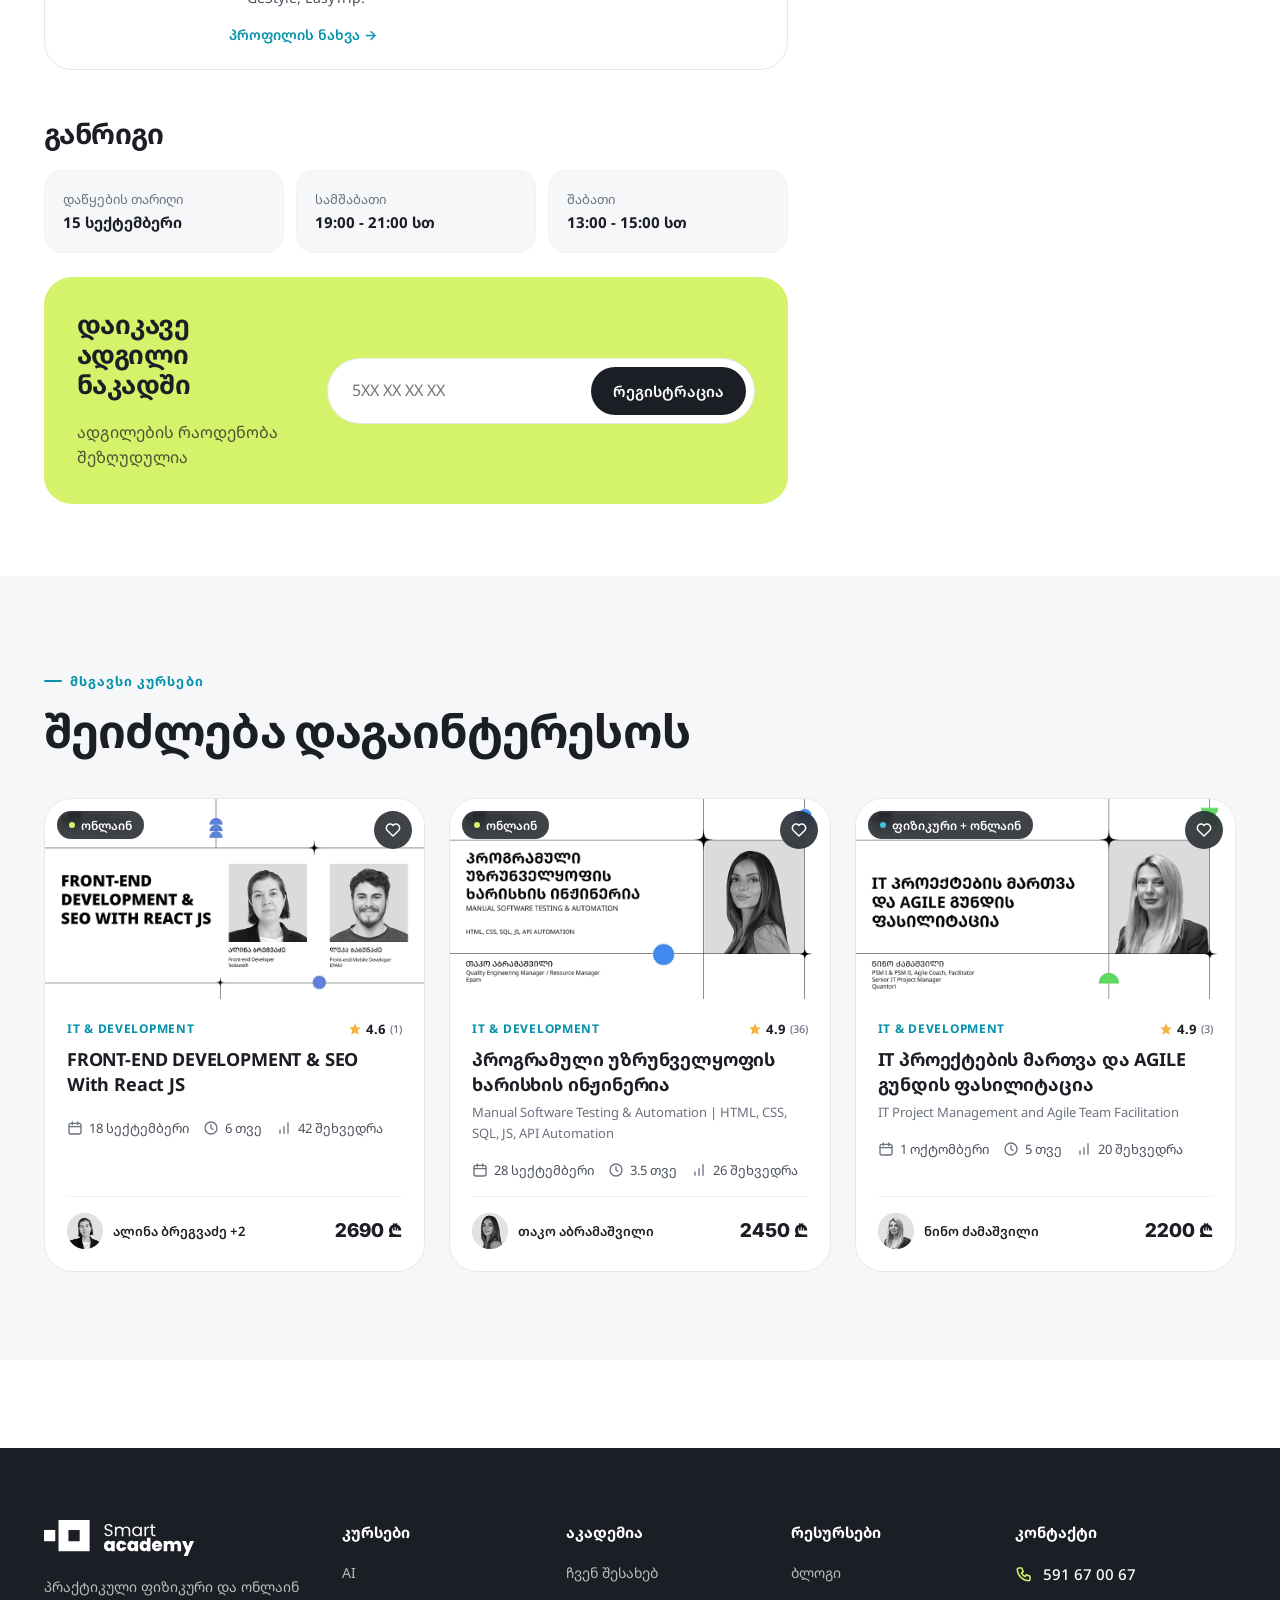
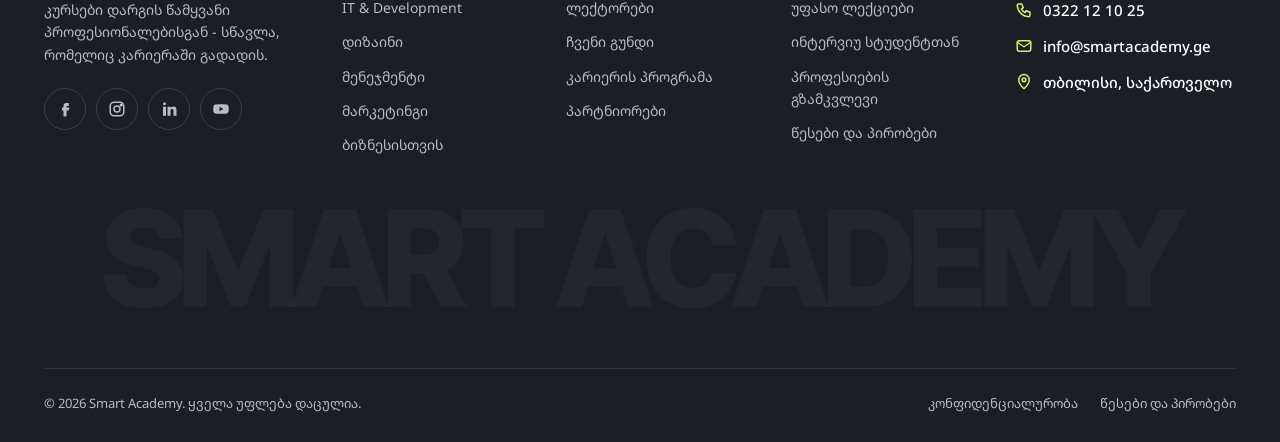
==== commit 197f36ca: "Use real course, lecturer and review data from smartacademy.ge and add dark mode - Sync 48 courses, " ====
--- a/course.html
+++ b/course.html
@@ -6,6 +6,9 @@
 <title>კურსი - Smart Academy</title>
 <meta name="description" content="Smart Academy - კურსის დეტალური აღწერა, სილაბუსი, ლექტორი და რეგისტრაცია.">
 <meta name="theme-color" content="#1B1E24">
+<meta name="color-scheme" content="light dark">
+<script>try{var t=localStorage.getItem("sa_theme");if(t)document.documentElement.setAttribute("data-theme",t)}catch(e){}</script>
+
 <link rel="icon" href="assets/img/logo-bl.svg">
 <link rel="preconnect" href="https://fonts.googleapis.com">
 <link rel="preconnect" href="https://fonts.gstatic.com" crossorigin>
@@ -20,38 +23,34 @@
 <script src="assets/js/app.js"></script>
 <script>
 document.addEventListener("sa:ready",function(){
-  var SA=window.SA,I=SA.icon,id=+new URLSearchParams(location.search).get("id")||1;
-  var c=SA.courses.filter(function(x){return x.id===id})[0]||SA.courses[0],cat=SA.cat(c.cat),e=SA.esc;
+  var SA=window.SA,I=SA.icon,e=SA.esc,id=+new URLSearchParams(location.search).get("id");
+  var c=SA.course(id)||SA.courses[0],cat=SA.cat(c.cat),lects=c.lect.map(SA.lect).filter(Boolean);
   document.title=c.ka+" - Smart Academy";
-  var fav=SA.favs().indexOf(c.id)>-1,old=Math.round(c.price*1.2/10)*10;
-  var modules=[
-    ["შესავალი და საფუძვლები",["დარგის მიმოხილვა და ინსტრუმენტები","სამუშაო გარემოს მომზადება","პირველი პრაქტიკული დავალება"]],
-    ["ძირითადი ინსტრუმენტები",["ძირითადი მეთოდები და პრინციპები","ინდუსტრიული სტანდარტები","ქეისების ანალიზი"]],
-    ["პრაქტიკული პროექტი I",["ამოცანის დასმა და დაგეგმვა","შესრულება ლექტორის მენტორობით","უკუკავშირი და გაუმჯობესება"]],
-    ["მოწინავე თემები",["ოპტიმიზაცია და best practices","გუნდური მუშაობა და პროცესები","AI ინსტრუმენტები პროფესიაში"]],
-    ["ფინალური პროექტი და კარიერა",["საპორტფოლიო პროექტის დასრულება","პრეზენტაცია და შეფასება","CV, LinkedIn და გასაუბრების მომზადება"]]
-  ];
-  var learn=["დარგის ძირითადი ინსტრუმენტები და მეთოდოლოგია","რეალურ ამოცანებზე დაფუძნებული პრაქტიკა","საპორტფოლიო პროექტი ლექტორის მენტორობით","გუნდში მუშაობისა და პრეზენტაციის უნარები","ინდუსტრიის სტანდარტები და best practices","კარიერული კონსულტაცია და დასაქმების მხარდაჭერა"];
-  var related=SA.courses.filter(function(x){return x.cat===c.cat&&x.id!==c.id}).slice(0,3);
+  var fav=SA.favs().indexOf(c.id)>-1;
+  var related=SA.courses.filter(function(x){return x.cat===c.cat&&x.id!==c.id}).sort(function(a,b){return a.sort-b.sort}).slice(0,3);
+  var days=c.days.length?c.days:["განრიგი დაზუსტდება"];
+  function dayCell(d){var m=d.match(/^(\S+)\s+(.+)$/);return '<div><small>'+e(m?m[1]:"")+'</small><b>'+e(m?m[2]:d)+'</b></div>'}
   document.getElementById("course").innerHTML=
   '<section class="cd-hero"><div class="container cd-grid"><div>'+
     '<nav class="crumbs" aria-label="breadcrumb"><a href="index.html">მთავარი</a>'+I("right")+'<a href="courses.html">კურსები</a>'+I("right")+'<a href="courses.html?cat='+c.cat+'">'+e(cat.name)+'</a></nav>'+
-    '<div style="display:flex;gap:8px;margin-top:24px;flex-wrap:wrap"><span class="chip" style="background:'+cat.color+';color:#fff">'+e(cat.name)+'</span><span class="chip chip-dark" style="background:rgba(255,255,255,.1)">'+(c.format==="online"?"ონლაინ":"ფიზიკური")+'</span>'+(c.hot?'<span class="chip chip-lime">🔥 პოპულარული</span>':"")+'</div>'+
-    '<h1>'+e(c.ka)+'</h1><p class="en">'+e(c.en)+'</p>'+
-    '<div class="cd-facts"><div><small>დაწყება</small><b>'+c.start+'</b></div><div><small>ხანგრძლივობა</small><b>'+c.weeks+' კვირა</b></div><div><small>დონე</small><b>'+c.level+'</b></div><div><small>ლექტორი</small><b>'+e(c.lect.join(", "))+'</b></div></div>'+
-  '</div><aside class="buy"><div class="cover">'+SA.cover(c)+'</div><div class="buy-body">'+
-    '<div class="buy-price"><b>'+c.price+' ₾</b><s>'+old+' ₾</s><span class="chip">-'+Math.round((1-c.price/old)*100)+'%</span></div>'+
-    '<small style="color:var(--muted)">ან '+Math.ceil(c.price/6)+' ₾ / თვე - 6 თვიანი განვადებით</small>'+
+    '<div style="display:flex;gap:8px;margin-top:24px;flex-wrap:wrap"><span class="chip" style="background:'+cat.color+';color:#fff">'+e(cat.name)+'</span><span class="chip chip-dark" style="background:rgba(255,255,255,.1)">'+SA.fmt(c)+'</span>'+(c.rating?'<span class="chip chip-lime">★ '+c.rating.toFixed(1)+' · '+c.reviewsCount+' შეფასება</span>':"")+'</div>'+
+    '<h1>'+e(c.ka)+'</h1>'+(c.sub?'<p class="subt">'+e(c.sub)+'</p>':"")+(c.en?'<p class="en">'+e(c.en)+'</p>':"")+
+    '<div class="cd-facts"><div><small>დაწყება</small><b>'+(c.date||"მალე")+'</b></div><div><small>ხანგრძლივობა</small><b>'+SA.duration(c)+'</b></div><div><small>შეხვედრები</small><b>'+c.meetings+'</b></div><div><small>საათები</small><b>'+e(c.hours)+'</b></div></div>'+
+    '<div class="cd-lects">'+lects.map(function(l){return '<a href="#lecturer">'+SA.av(l)+e(l.name)+'</a>'}).join("")+'</div>'+
+  '</div><aside class="buy"><div class="cover"><img src="'+c.img+'" alt="'+e(c.ka)+'" width="880" height="462"></div><div class="buy-body">'+
+    '<div class="buy-price"><b>'+c.price+' ₾</b></div>'+
+    '<small style="color:var(--muted)">ან '+Math.ceil(c.price/6)+' ₾ / თვე - განვადებით</small>'+
     '<a class="btn btn-primary" href="#register">დარეგისტრირდი '+I("arrow")+'</a>'+
     '<button class="btn btn-ghost'+(fav?" on":"")+'" data-fav="'+c.id+'" type="button">'+I("heart")+' სასურველებში</button>'+
-    '<ul><li>'+I("check")+'საპორტფოლიო პროექტი</li><li>'+I("check")+'Smart Academy-ის სერტიფიკატი</li><li>'+I("check")+'ლექციების ჩანაწერები</li><li>'+I("check")+'კარიერის პროგრამა უფასოდ</li></ul>'+
+    '<ul><li>'+I("check")+SA.fmt(c)+'</li><li>'+I("check")+c.meetings+' შეხვედრა · '+e(c.hours)+'</li><li>'+I("check")+'Smart Academy-ის სერტიფიკატი</li><li>'+I("check")+'კარიერის განვითარების პროგრამა</li></ul>'+
   '</div></aside></div></section>'+
   '<div class="container cd-body"><div>'+
-    '<section class="reveal"><h2>რას ისწავლი</h2><div class="learn">'+learn.map(function(l){return "<div>"+I("check")+"<span>"+l+"</span></div>"}).join("")+'</div></section>'+
-    '<section class="reveal"><h2>სილაბუსი</h2><div class="acc">'+modules.map(function(m,i){return '<details'+(i===0?" open":"")+'><summary><span>'+(i+1)+'. '+m[0]+'</span><small>'+m[1].length+' თემა</small><svg viewBox="0 0 24 24" fill="none" stroke="currentColor" stroke-width="2" stroke-linecap="round"><path d="M12 5v14M5 12h14"/></svg></summary><div class="acc-body"><ul>'+m[1].map(function(t){return "<li>"+t+"</li>"}).join("")+'</ul></div></details>'}).join("")+'</div></section>'+
-    '<section class="reveal"><h2>ლექტორი</h2>'+c.lect.map(function(l){return '<div class="teacher" style="margin-bottom:12px"><span class="av" style="background:linear-gradient(135deg,'+cat.color+',#1B1E24)">'+SA.initials(l)+'</span><div><b>'+e(l)+'</b><p>დარგის პრაქტიკოსი მრავალწლიანი გამოცდილებით. ასწავლის Smart Academy-ში და აქტიურად მუშაობს წამყვან ქართულ და საერთაშორისო კომპანიებთან.</p></div></div>'}).join("")+'</section>'+
-    '<section class="reveal" id="register"><h2>განრიგი</h2><div class="schedule"><div><small>დაწყების თარიღი</small><b>'+c.start+'</b></div><div><small>დღეები</small><b>ორშ / ოთხ</b></div><div><small>დრო</small><b>19:00 - 21:00</b></div></div>'+
+    (c.desc?'<section class="reveal"><h2>კურსის შესახებ</h2><p class="lead-text">'+e(c.desc)+'</p></section>':"")+
+    (c.learn.length?'<section class="reveal"><h2>რას ისწავლი</h2><div class="learn">'+c.learn.map(function(l){return "<div>"+I("check")+"<span>"+e(l)+"</span></div>"}).join("")+'</div>'+(c.syllabus?'<a class="btn btn-ghost" style="margin-top:16px" href="'+c.syllabus+'" target="_blank" rel="noopener">'+I("pdf")+' სილაბუსის ჩამოტვირთვა</a>':"")+'</section>':"")+
+    '<section class="reveal" id="lecturer"><h2>'+(lects.length>1?"ლექტორები":"ლექტორი")+'</h2>'+lects.map(function(l){return '<div class="teacher"><div class="ph">'+(l.photo?'<img src="'+l.photo+'" alt="'+e(l.name)+'" loading="lazy">':"")+'</div><div><b>'+e(l.name)+'</b>'+(l.pos?'<div class="pos">'+e(l.pos)+'</div>':"")+(l.bio.length?'<ul>'+l.bio.map(function(x){return "<li>"+e(x)+"</li>"}).join("")+'</ul>':"")+'<a class="more" href="'+l.url+'" target="_blank" rel="noopener">პროფილის ნახვა →</a></div></div>'}).join("")+'</section>'+
+    '<section class="reveal" id="register"><h2>განრიგი</h2><div class="schedule"><div><small>დაწყების თარიღი</small><b>'+(c.date||"მალე")+'</b></div>'+days.slice(0,2).map(dayCell).join("")+'</div>'+
     '<div class="cta" style="margin-top:24px;padding:32px;border-radius:28px"><div><h2 style="font-size:26px">დაიკავე ადგილი ნაკადში</h2><p>ადგილების რაოდენობა შეზღუდულია</p></div><form id="reg-form"><label class="sr-only" for="rp">ტელეფონი</label><input id="rp" type="tel" placeholder="5XX XX XX XX" required pattern="[0-9 +]{9,16}"><button class="btn btn-dark" type="submit">რეგისტრაცია</button></form></div></section>'+
+    (c.reviews.length?'<section class="reveal"><h2>სტუდენტების შეფასებები</h2><div class="rev-sum"><b>'+c.rating.toFixed(1)+'</b>'+SA.stars(5)+'<small>'+c.reviewsCount+' შეფასება</small></div><div class="reviews">'+c.reviews.map(function(r){return '<figure class="review" style="margin:0">'+SA.stars(r.rating)+'<p>'+e(r.quote)+'</p><figcaption class="who">'+(r.img?'<span class="av plain"><img src="'+r.img+'" alt="" loading="lazy"></span>':"")+'<b>'+e(r.name)+'</b></figcaption></figure>'}).join("")+'</div></section>':"")+
   '</div><div></div></div>'+
   (related.length?'<section class="section section-soft" style="margin-top:24px"><div class="container"><div class="section-head"><div><span class="kicker">მსგავსი კურსები</span><h2>შეიძლება დაგაინტერესოს</h2></div></div><div class="courses">'+related.map(SA.card).join("")+'</div></div></section>':"");
   document.getElementById("reg-form").addEventListener("submit",function(ev){ev.preventDefault();this.reset();SA.toast("რეგისტრაცია მიღებულია! მალე დაგიკავშირდებით")});
--- a/assets/css/app.css
+++ b/assets/css/app.css
@@ -1,34 +1,61 @@
 /* Smart Academy - redesign 2026 */
 :root{
-  --ink:#1B1E24;
-  --ink-2:#2A2E37;
-  --ink-soft:#4A505C;
-  --muted:#6B7280;
-  --line:#E6E8EC;
-  --line-2:#F0F2F5;
-  --bg:#FFFFFF;
-  --bg-soft:#F6F7F9;
   --brand:#0592AB;
   --brand-600:#047A8F;
-  --brand-50:#E6F6F9;
   --lime:#D4F26A;
   --coral:#FF6B5B;
   --violet:#8B6CEF;
   --amber:#F4B23E;
   --green:#3DBE6C;
-  --blue:#4A78F0;
+  --ink:#1B1E24;
+  --fg:#1B1E24;
+  --fg-2:#4A505C;
+  --muted:#6B7280;
+  --bg:#FFFFFF;
+  --bg-soft:#F6F7F9;
+  --surface:#FFFFFF;
+  --surface-2:#F3F4F6;
+  --line:#E6E8EC;
+  --line-2:#F0F2F5;
+  --dark:#1B1E24;
+  --dark-line:rgba(255,255,255,.08);
+  --footer:#1B1E24;
+  --inv-bg:#1B1E24;
+  --inv-fg:#FFFFFF;
+  --header-bg:rgba(255,255,255,.86);
+  --brand-soft:#E6F6F9;
+  --brand-text:#0592AB;
+  --check:#C9CDD4;
+  --marquee:#A3A9B4;
+  --cta-bg:#D4F26A;
+  --cta-fg:#1B1E24;
+  --shadow:0 1px 2px rgba(16,24,40,.04),0 8px 24px rgba(16,24,40,.06);
+  --shadow-lg:0 24px 60px rgba(16,24,40,.14);
   --radius:18px;
   --radius-sm:12px;
   --radius-lg:28px;
-  --shadow:0 1px 2px rgba(16,24,40,.04),0 8px 24px rgba(16,24,40,.06);
-  --shadow-lg:0 24px 60px rgba(16,24,40,.14);
   --container:1240px;
   --font:"Noto Sans Georgian","Inter",system-ui,-apple-system,"Segoe UI",sans-serif;
   --font-display:"Inter Tight","Noto Sans Georgian",system-ui,sans-serif;
+  color-scheme:light;
+}
+@media (prefers-color-scheme:dark){
+  :root:not([data-theme="light"]){
+    --fg:#ECEEF2;--fg-2:#B4BAC5;--muted:#8B93A1;--bg:#0E1014;--bg-soft:#13161B;--surface:#181B21;--surface-2:#22262D;--line:#272B33;--line-2:#1F232A;
+    --dark:#161A20;--dark-line:rgba(255,255,255,.07);--footer:#08090C;--inv-bg:#ECEEF2;--inv-fg:#0E1014;--header-bg:rgba(14,16,20,.82);
+    --brand-soft:rgba(5,146,171,.16);--brand-text:#3CC3DB;--check:#3A3F48;--marquee:#4A505C;--cta-bg:#1E2A12;--cta-fg:#ECEEF2;
+    --shadow:0 1px 2px rgba(0,0,0,.3),0 8px 24px rgba(0,0,0,.25);--shadow-lg:0 24px 60px rgba(0,0,0,.5);color-scheme:dark;
+  }
+}
+:root[data-theme="dark"]{
+  --fg:#ECEEF2;--fg-2:#B4BAC5;--muted:#8B93A1;--bg:#0E1014;--bg-soft:#13161B;--surface:#181B21;--surface-2:#22262D;--line:#272B33;--line-2:#1F232A;
+  --dark:#161A20;--dark-line:rgba(255,255,255,.07);--footer:#08090C;--inv-bg:#ECEEF2;--inv-fg:#0E1014;--header-bg:rgba(14,16,20,.82);
+  --brand-soft:rgba(5,146,171,.16);--brand-text:#3CC3DB;--check:#3A3F48;--marquee:#4A505C;--cta-bg:#1E2A12;--cta-fg:#ECEEF2;
+  --shadow:0 1px 2px rgba(0,0,0,.3),0 8px 24px rgba(0,0,0,.25);--shadow-lg:0 24px 60px rgba(0,0,0,.5);color-scheme:dark;
 }
 *,*::before,*::after{box-sizing:border-box}
-html{scroll-behavior:smooth;-webkit-text-size-adjust:100%}
-body{margin:0;font-family:var(--font);color:var(--ink);background:var(--bg);font-size:16px;line-height:1.6;-webkit-font-smoothing:antialiased;overflow-x:hidden}
+html{scroll-behavior:smooth;-webkit-text-size-adjust:100%;background:var(--bg)}
+body{margin:0;font-family:var(--font);color:var(--fg);background:var(--bg);font-size:16px;line-height:1.6;-webkit-font-smoothing:antialiased;overflow-x:hidden;transition:background .3s,color .3s}
 img,svg{display:block;max-width:100%}
 a{color:inherit;text-decoration:none}
 button{font:inherit;color:inherit;cursor:pointer;border:0;background:none}
@@ -38,26 +65,34 @@
 .container{width:100%;max-width:var(--container);margin:0 auto;padding:0 24px}
 .sr-only{position:absolute;width:1px;height:1px;overflow:hidden;clip:rect(0 0 0 0)}
 :focus-visible{outline:2px solid var(--brand);outline-offset:3px;border-radius:6px}
+/* Theme-aware logos and toggle icon */
+.logo-dark,.theme-btn .sun{display:none}
+:root[data-theme="dark"] .logo-light,:root[data-theme="dark"] .theme-btn .moon{display:none}
+:root[data-theme="dark"] .logo-dark,:root[data-theme="dark"] .theme-btn .sun{display:block}
+@media (prefers-color-scheme:dark){
+  :root:not([data-theme="light"]) .logo-light,:root:not([data-theme="light"]) .theme-btn .moon{display:none}
+  :root:not([data-theme="light"]) .logo-dark,:root:not([data-theme="light"]) .theme-btn .sun{display:block}
+}
 
 /* Buttons */
-.btn{display:inline-flex;align-items:center;justify-content:center;gap:10px;height:48px;padding:0 22px;border-radius:999px;font-weight:600;font-size:15px;transition:transform .2s,background .2s,color .2s,box-shadow .2s;white-space:nowrap}
+.btn{display:inline-flex;align-items:center;justify-content:center;gap:10px;height:48px;padding:0 22px;border-radius:999px;font-weight:600;font-size:15px;transition:transform .2s,background .2s,color .2s,box-shadow .2s,border-color .2s;white-space:nowrap}
 .btn svg{width:18px;height:18px}
 .btn-primary{background:var(--brand);color:#fff}
 .btn-primary:hover{background:var(--brand-600);transform:translateY(-1px);box-shadow:0 10px 24px rgba(5,146,171,.3)}
-.btn-dark{background:var(--ink);color:#fff}
-.btn-dark:hover{background:#000;transform:translateY(-1px)}
-.btn-light{background:#fff;color:var(--ink)}
-.btn-light:hover{transform:translateY(-1px);box-shadow:var(--shadow)}
-.btn-ghost{border:1px solid var(--line);background:#fff}
-.btn-ghost:hover{border-color:var(--ink)}
+.btn-dark{background:var(--inv-bg);color:var(--inv-fg)}
+.btn-dark:hover{transform:translateY(-1px);box-shadow:var(--shadow)}
+.btn-ghost{border:1px solid var(--line);background:var(--surface);color:var(--fg)}
+.btn-ghost:hover{border-color:var(--fg)}
 .btn-ghost-light{border:1px solid rgba(255,255,255,.25);color:#fff}
 .btn-ghost-light:hover{background:rgba(255,255,255,.08)}
-.btn-lime{background:var(--lime);color:var(--ink)}
+.btn-lime{background:var(--lime);color:#1B1E24}
 .btn-lime:hover{transform:translateY(-1px);box-shadow:0 10px 24px rgba(212,242,106,.35)}
 .btn-sm{height:40px;padding:0 16px;font-size:14px}
+.btn.on{color:var(--coral);border-color:var(--coral)}
+.btn.on svg{fill:currentColor}
 
 /* Top bar */
-.topbar{background:var(--ink);color:rgba(255,255,255,.75);font-size:13px}
+.topbar{background:var(--footer);color:rgba(255,255,255,.75);font-size:13px;border-bottom:1px solid var(--dark-line)}
 .topbar .container{display:flex;align-items:center;justify-content:space-between;height:40px;gap:16px}
 .topbar a:hover{color:#fff}
 .topbar-links{display:flex;gap:22px;align-items:center}
@@ -65,48 +100,51 @@
 .topbar-promo .dot{width:7px;height:7px;border-radius:50%;background:var(--lime);box-shadow:0 0 0 4px rgba(212,242,106,.18)}
 
 /* Header */
-.header{position:sticky;top:0;z-index:50;background:rgba(255,255,255,.86);backdrop-filter:saturate(180%) blur(16px);-webkit-backdrop-filter:saturate(180%) blur(16px);border-bottom:1px solid transparent;transition:border-color .2s}
+.header{position:sticky;top:0;z-index:50;background:var(--header-bg);backdrop-filter:saturate(180%) blur(16px);-webkit-backdrop-filter:saturate(180%) blur(16px);border-bottom:1px solid transparent;transition:border-color .2s,background .3s}
 .header.scrolled{border-bottom-color:var(--line)}
 .header .container{display:flex;align-items:center;height:76px;gap:28px}
-.logo img{height:34px;width:auto}
+.logo{flex:none;display:block}
+.logo img{height:34px;width:auto;max-width:none}
 .nav{display:flex;align-items:center;gap:4px;margin-right:auto}
-.nav>a,.nav>.has-mega>button{display:flex;align-items:center;gap:6px;padding:10px 14px;border-radius:999px;font-size:15px;font-weight:500;color:var(--ink-soft);transition:background .2s,color .2s}
-.nav>a:hover,.nav>.has-mega>button:hover,.nav>a.active{color:var(--ink);background:var(--bg-soft)}
+.nav>a,.nav>.has-mega>button{display:flex;align-items:center;gap:6px;padding:10px 14px;border-radius:999px;font-size:15px;font-weight:500;color:var(--fg-2);transition:background .2s,color .2s;white-space:nowrap}
+.nav>a:hover,.nav>.has-mega>button:hover,.nav>a.active{color:var(--fg);background:var(--bg-soft)}
 .nav svg{width:14px;height:14px;transition:transform .2s}
 .has-mega{position:relative}
 .has-mega:hover>button svg,.has-mega:focus-within>button svg{transform:rotate(180deg)}
-.mega{position:absolute;top:calc(100% + 12px);left:-120px;width:720px;background:#fff;border:1px solid var(--line);border-radius:var(--radius-lg);box-shadow:var(--shadow-lg);padding:14px;display:grid;grid-template-columns:1.25fr 1fr;gap:14px;opacity:0;visibility:hidden;transform:translateY(8px);transition:.2s}
+.mega{position:absolute;top:calc(100% + 12px);left:-120px;width:740px;background:var(--surface);border:1px solid var(--line);border-radius:var(--radius-lg);box-shadow:var(--shadow-lg);padding:14px;display:grid;grid-template-columns:1.3fr 1fr;gap:14px;opacity:0;visibility:hidden;transform:translateY(8px);transition:.2s}
 .mega::before{content:"";position:absolute;left:0;right:0;top:-14px;height:14px}
 .has-mega:hover .mega,.has-mega:focus-within .mega{opacity:1;visibility:visible;transform:none}
-.mega-list{display:grid;grid-template-columns:1fr 1fr;gap:4px}
+.mega-list{display:grid;grid-template-columns:1fr 1fr;gap:4px;align-content:start}
 .mega-item{display:flex;gap:12px;align-items:center;padding:12px;border-radius:14px;transition:background .15s}
 .mega-item:hover{background:var(--bg-soft)}
+.ic-tint{background:color-mix(in srgb,var(--c) 14%,transparent);color:var(--c)}
 .mega-item .ic{width:40px;height:40px;border-radius:12px;display:grid;place-items:center;flex:none}
 .mega-item .ic svg{width:20px;height:20px}
 .mega-item b{display:block;font-size:14px;font-weight:600}
 .mega-item small{display:block;color:var(--muted);font-size:12px}
-.mega-feature{background:var(--ink);color:#fff;border-radius:20px;padding:22px;display:flex;flex-direction:column;justify-content:space-between;position:relative;overflow:hidden;min-height:240px}
-.mega-feature::after{content:"";position:absolute;right:-60px;bottom:-60px;width:200px;height:200px;border-radius:50%;background:radial-gradient(circle,var(--brand),transparent 70%);opacity:.7}
+.mega-feature{background:var(--dark);color:#fff;border-radius:20px;display:flex;flex-direction:column;overflow:hidden;border:1px solid var(--dark-line)}
+.mega-feature img{aspect-ratio:880/462;object-fit:cover;width:100%;background:#fff}
+.mega-feature>div{padding:16px 18px 18px;display:flex;flex-direction:column;gap:6px;flex:1}
 .mega-feature .tag{font-size:12px;color:var(--lime);font-weight:600;letter-spacing:.04em;text-transform:uppercase}
-.mega-feature h4{font-size:20px;margin:10px 0 8px}
-.mega-feature p{font-size:14px;color:rgba(255,255,255,.7)}
-.mega-feature a{position:relative;z-index:1;margin-top:18px;align-self:flex-start}
+.mega-feature h4{font-size:17px}
+.mega-feature a.btn{margin-top:8px;align-self:flex-start}
 .header-actions{display:flex;align-items:center;gap:10px}
-.icon-btn{width:44px;height:44px;border-radius:50%;display:grid;place-items:center;border:1px solid var(--line);position:relative;transition:border-color .2s,background .2s}
-.icon-btn:hover{border-color:var(--ink)}
+.icon-btn{width:44px;height:44px;border-radius:50%;display:grid;place-items:center;border:1px solid var(--line);position:relative;transition:border-color .2s,background .2s;color:var(--fg);background:var(--surface)}
+.icon-btn:hover{border-color:var(--fg)}
 .icon-btn svg{width:19px;height:19px}
 .icon-btn .badge{position:absolute;top:-3px;right:-3px;min-width:18px;height:18px;border-radius:9px;background:var(--brand);color:#fff;font-size:11px;font-weight:700;display:grid;place-items:center;padding:0 5px}
-.lang{font-size:14px;font-weight:600;padding:0 12px;height:44px;border-radius:999px;border:1px solid var(--line)}
+.lang{font-size:14px;font-weight:600;padding:0 12px;height:44px;border-radius:999px;border:1px solid var(--line);background:var(--surface);color:var(--fg)}
 .burger{display:none}
 
 /* Mobile drawer */
 .drawer{position:fixed;inset:0;z-index:100;visibility:hidden;overflow:hidden}
 .drawer.open{visibility:visible}
-.drawer-backdrop{position:absolute;inset:0;background:rgba(27,30,36,.5);opacity:0;transition:opacity .25s}
+.drawer-backdrop{position:absolute;inset:0;background:rgba(0,0,0,.5);opacity:0;transition:opacity .25s}
 .drawer.open .drawer-backdrop{opacity:1}
-.drawer-panel{position:absolute;top:0;right:0;bottom:0;width:min(420px,100%);background:#fff;transform:translateX(100%);transition:transform .3s cubic-bezier(.2,.8,.2,1);display:flex;flex-direction:column;padding:20px 24px 28px;overflow-y:auto}
+.drawer-panel{position:absolute;top:0;right:0;bottom:0;width:min(420px,100%);background:var(--surface);transform:translateX(100%);transition:transform .3s cubic-bezier(.2,.8,.2,1);display:flex;flex-direction:column;padding:20px 24px 28px;overflow-y:auto}
 .drawer.open .drawer-panel{transform:none}
-.drawer-head{display:flex;align-items:center;justify-content:space-between;margin-bottom:24px}
+.drawer-head{display:flex;align-items:center;justify-content:space-between;margin-bottom:24px;gap:10px}
+.drawer-head .logo img{height:28px}
 .drawer-nav a{display:flex;justify-content:space-between;align-items:center;padding:16px 0;border-bottom:1px solid var(--line-2);font-size:18px;font-weight:600}
 .drawer-nav a svg{width:18px;height:18px;color:var(--muted)}
 .drawer-foot{margin-top:auto;padding-top:24px;display:grid;gap:10px}
@@ -114,51 +152,62 @@
 /* Hero */
 .hero{position:relative;padding:56px 0 40px;overflow:hidden}
 .hero-grid{display:grid;grid-template-columns:1.05fr .95fr;gap:48px;align-items:center}
-.eyebrow{display:inline-flex;align-items:center;gap:10px;padding:6px 14px 6px 6px;border-radius:999px;background:var(--bg-soft);border:1px solid var(--line);font-size:13px;font-weight:500;color:var(--ink-soft)}
-.eyebrow .pill{background:var(--ink);color:var(--lime);padding:3px 10px;border-radius:999px;font-weight:700;font-size:12px}
+.eyebrow{display:inline-flex;align-items:center;gap:10px;padding:6px 14px 6px 6px;border-radius:999px;background:var(--bg-soft);border:1px solid var(--line);font-size:13px;font-weight:500;color:var(--fg-2)}
+.eyebrow .pill{background:var(--inv-bg);color:var(--inv-fg);padding:3px 10px;border-radius:999px;font-weight:700;font-size:12px}
 .hero h1{font-size:clamp(38px,5.4vw,68px);margin:22px 0 20px;font-weight:800}
-.hero h1 .hl{position:relative;white-space:nowrap;color:var(--brand)}
+.hero h1 .hl{position:relative;white-space:nowrap;color:var(--brand-text)}
 .hero h1 .hl svg{position:absolute;left:0;right:0;bottom:-10px;width:100%;height:14px;color:var(--lime)}
-.hero .lead{font-size:18px;color:var(--ink-soft);max-width:540px}
-.search{margin-top:32px;display:flex;align-items:center;gap:8px;background:#fff;border:1px solid var(--line);border-radius:999px;padding:8px 8px 8px 22px;box-shadow:var(--shadow);max-width:560px}
+.hero .lead{font-size:18px;color:var(--fg-2);max-width:540px}
+.search{margin-top:32px;display:flex;align-items:center;gap:8px;background:var(--surface);border:1px solid var(--line);border-radius:999px;padding:8px 8px 8px 22px;box-shadow:var(--shadow);max-width:560px}
 .search svg{width:20px;height:20px;color:var(--muted);flex:none}
 .search input{flex:1;border:0;outline:0;background:transparent;font-size:16px;min-width:0;height:44px}
+.search input::placeholder{color:var(--muted)}
 .search select{border:0;outline:0;background:var(--bg-soft);border-radius:999px;height:44px;padding:0 14px;font-size:14px;font-weight:500}
 .hero-tags{display:flex;flex-wrap:wrap;gap:8px;margin-top:18px;align-items:center;font-size:14px;color:var(--muted)}
-.hero-tags a{padding:6px 12px;border-radius:999px;border:1px dashed var(--line);color:var(--ink-soft);font-size:13px;transition:.2s}
-.hero-tags a:hover{border-style:solid;border-color:var(--brand);color:var(--brand)}
+.hero-tags a{padding:6px 12px;border-radius:999px;border:1px dashed var(--line);color:var(--fg-2);font-size:13px;transition:.2s}
+.hero-tags a:hover{border-style:solid;border-color:var(--brand);color:var(--brand-text)}
 .hero-visual{position:relative;aspect-ratio:1/1.02;max-width:560px;justify-self:end;width:100%}
-.hv-main{position:absolute;inset:0 0 0 8%;border-radius:36px;background:var(--ink);overflow:hidden}
+.hv-main{position:absolute;inset:0 0 0 8%;border-radius:36px;background:#1B1E24;overflow:hidden;border:1px solid var(--dark-line)}
 .hv-main::before{content:"";position:absolute;inset:0;background:radial-gradient(60% 50% at 80% 10%,rgba(5,146,171,.9),transparent 70%),radial-gradient(50% 40% at 10% 90%,rgba(139,108,239,.55),transparent 70%)}
 .hv-grid{position:absolute;inset:0;background-image:linear-gradient(rgba(255,255,255,.06) 1px,transparent 1px),linear-gradient(90deg,rgba(255,255,255,.06) 1px,transparent 1px);background-size:44px 44px;mask-image:radial-gradient(circle at 60% 40%,#000 30%,transparent 75%)}
-.hv-logo{position:absolute;left:12%;right:12%;top:50%;transform:translateY(-50%);opacity:.95}
-.hv-card{position:absolute;background:#fff;border-radius:20px;box-shadow:var(--shadow-lg);padding:16px;animation:float 6s ease-in-out infinite}
-.hv-card.c1{left:0;top:12%;width:250px}
-.hv-card.c2{right:-4%;top:6%;width:190px;animation-delay:-2s}
-.hv-card.c3{right:4%;bottom:8%;width:270px;animation-delay:-4s}
-.hv-card.c4{left:-2%;bottom:18%;animation-delay:-3s;padding:12px 16px}
+.hv-collage{position:absolute;inset:-20% -30%;display:grid;grid-template-columns:repeat(3,1fr);gap:14px;transform:rotate(-12deg);opacity:.55}
+.hv-collage img{width:100%;aspect-ratio:880/462;object-fit:cover;border-radius:12px;background:#fff}
+.hv-collage img:nth-child(3n+2){transform:translateY(-40%)}
+.hv-shade{position:absolute;inset:0;background:linear-gradient(160deg,rgba(27,30,36,.2),rgba(27,30,36,.85) 70%)}
+.hv-card{position:absolute;background:var(--surface);color:var(--fg);border-radius:20px;box-shadow:var(--shadow-lg);padding:16px;animation:float 6s ease-in-out infinite;border:1px solid var(--line)}
+.hv-card.c1{left:0;top:12%;width:270px}
+.hv-card.c2{right:-4%;top:5%;width:200px;animation-delay:-2s}
+.hv-card.c3{right:3%;bottom:6%;width:300px;animation-delay:-4s}
+.hv-card.c4{left:-2%;bottom:24%;animation-delay:-3s;padding:12px 16px}
 @keyframes float{0%,100%{transform:translateY(0)}50%{transform:translateY(-10px)}}
 .hv-row{display:flex;align-items:center;gap:12px}
 .hv-ic{width:42px;height:42px;border-radius:12px;display:grid;place-items:center;flex:none}
 .hv-ic svg{width:22px;height:22px}
 .hv-card b{font-size:14px;display:block;line-height:1.3}
-.hv-card small{font-size:12px;color:var(--muted)}
+.hv-card small{font-size:12px;color:var(--muted);display:block}
 .hv-progress{height:6px;border-radius:3px;background:var(--line-2);margin-top:12px;overflow:hidden}
 .hv-progress span{display:block;height:100%;width:72%;background:linear-gradient(90deg,var(--brand),var(--lime));border-radius:3px}
-.hv-big{font-family:var(--font-display);font-size:34px;font-weight:800;letter-spacing:-.03em;line-height:1}
+.hv-big{font-family:var(--font-display);font-size:34px;font-weight:800;letter-spacing:-.03em;line-height:1;margin-top:2px}
+.hv-thumb{width:100%;aspect-ratio:880/462;border-radius:12px;overflow:hidden;margin-bottom:12px;background:#fff}
+.hv-thumb img{width:100%;height:100%;object-fit:cover}
 .avatars{display:flex}
-.avatars span{width:32px;height:32px;border-radius:50%;border:2px solid #fff;margin-left:-8px;display:grid;place-items:center;font-size:12px;font-weight:700;color:#fff}
-.avatars span:first-child{margin-left:0}
+.avatars .av{width:34px;height:34px;margin-left:-9px;border:2px solid var(--surface)}
+.avatars .av:first-child{margin-left:0}
 .stars{display:flex;gap:2px;color:var(--amber)}
 .stars svg{width:14px;height:14px}
 
+/* Avatar with real photo: zooms past the caption strip of the source photos */
+.av{border-radius:50%;overflow:hidden;display:grid;place-items:center;color:#fff;font-weight:700;flex:none;background:#DADADA}
+.av img{width:100%;height:100%;object-fit:cover;object-position:50% 0;transform:scale(1.45);transform-origin:50% 6%}
+.av.plain img{transform:none}
+
 /* Stats strip */
 .stats{padding:24px 0 8px}
-.stats-grid{display:grid;grid-template-columns:repeat(4,1fr);border:1px solid var(--line);border-radius:var(--radius-lg);overflow:hidden;background:#fff}
-.stat{padding:28px 28px;border-right:1px solid var(--line)}
+.stats-grid{display:grid;grid-template-columns:repeat(4,1fr);border:1px solid var(--line);border-radius:var(--radius-lg);overflow:hidden;background:var(--surface)}
+.stat{padding:28px;border-right:1px solid var(--line)}
 .stat:last-child{border-right:0}
 .stat .num{font-family:var(--font-display);font-size:clamp(30px,3.4vw,44px);font-weight:800;letter-spacing:-.03em;line-height:1}
-.stat .num em{font-style:normal;color:var(--brand)}
+.stat .num em{font-style:normal;color:var(--brand-text)}
 .stat p{color:var(--muted);font-size:14px;margin-top:8px}
 
 /* Partners marquee */
@@ -167,25 +216,25 @@
 .marquee{overflow:hidden;mask-image:linear-gradient(90deg,transparent,#000 10%,#000 90%,transparent)}
 .marquee-track{display:flex;gap:56px;width:max-content;animation:marquee 40s linear infinite}
 .marquee:hover .marquee-track{animation-play-state:paused}
-.marquee-track span{font-family:var(--font-display);font-weight:700;font-size:22px;color:#A3A9B4;letter-spacing:-.01em;white-space:nowrap;transition:color .2s}
-.marquee-track span:hover{color:var(--ink)}
+.marquee-track span{font-family:var(--font-display);font-weight:700;font-size:22px;color:var(--marquee);letter-spacing:-.01em;white-space:nowrap;transition:color .2s}
+.marquee-track span:hover{color:var(--fg)}
 @keyframes marquee{to{transform:translateX(-50%)}}
 
 /* Sections */
 .section{padding:88px 0}
 .section-soft{background:var(--bg-soft)}
-.section-dark{background:var(--ink);color:#fff}
+.section-dark{background:var(--dark);color:#fff;border-block:1px solid var(--dark-line)}
 .section-head{display:flex;align-items:flex-end;justify-content:space-between;gap:24px;margin-bottom:40px;flex-wrap:wrap}
-.kicker{display:inline-flex;align-items:center;gap:8px;font-size:13px;font-weight:700;text-transform:uppercase;letter-spacing:.08em;color:var(--brand);margin-bottom:14px}
+.kicker{display:inline-flex;align-items:center;gap:8px;font-size:13px;font-weight:700;text-transform:uppercase;letter-spacing:.08em;color:var(--brand-text);margin-bottom:14px}
 .kicker::before{content:"";width:18px;height:2px;background:currentColor;border-radius:2px}
-.section-dark .kicker{color:var(--lime)}
+.section-dark .kicker,.b2b .kicker{color:var(--lime)}
 .section-head h2,.h2{font-size:clamp(30px,3.6vw,48px);max-width:720px}
-.section-head p.sub{color:var(--muted);max-width:520px;margin-top:14px;font-size:17px}
-.section-dark .section-head p.sub{color:rgba(255,255,255,.65)}
+.sub{color:var(--muted);max-width:540px;margin-top:14px;font-size:17px}
+.section-dark .sub{color:rgba(255,255,255,.65)}
 
 /* Category tiles */
 .cats{display:grid;grid-template-columns:repeat(6,1fr);gap:14px}
-.cat{position:relative;border-radius:var(--radius);padding:22px 20px;background:#fff;border:1px solid var(--line);display:flex;flex-direction:column;gap:36px;transition:transform .25s,box-shadow .25s,border-color .25s;overflow:hidden}
+.cat{position:relative;border-radius:var(--radius);padding:22px 20px;background:var(--surface);border:1px solid var(--line);display:flex;flex-direction:column;gap:36px;transition:transform .25s,box-shadow .25s,border-color .25s;overflow:hidden}
 .cat:hover{transform:translateY(-4px);box-shadow:var(--shadow-lg);border-color:transparent}
 .cat .ic{width:48px;height:48px;border-radius:14px;display:grid;place-items:center}
 .cat .ic svg{width:24px;height:24px}
@@ -193,49 +242,52 @@
 .cat small{color:var(--muted);font-size:13px}
 .cat .arrow{position:absolute;top:20px;right:20px;width:32px;height:32px;border-radius:50%;display:grid;place-items:center;background:var(--bg-soft);transition:.25s}
 .cat .arrow svg{width:16px;height:16px}
-.cat:hover .arrow{background:var(--ink);color:#fff;transform:rotate(-45deg)}
+.cat:hover .arrow{background:var(--inv-bg);color:var(--inv-fg);transform:rotate(-45deg)}
 
 /* Filter tabs */
 .tabs{display:flex;gap:8px;flex-wrap:wrap}
-.tab{height:42px;padding:0 18px;border-radius:999px;border:1px solid var(--line);font-size:14px;font-weight:600;color:var(--ink-soft);background:#fff;transition:.2s}
-.tab:hover{border-color:var(--ink);color:var(--ink)}
-.tab.active{background:var(--ink);border-color:var(--ink);color:#fff}
+.tab{height:42px;padding:0 18px;border-radius:999px;border:1px solid var(--line);font-size:14px;font-weight:600;color:var(--fg-2);background:var(--surface);transition:.2s}
+.tab:hover{border-color:var(--fg);color:var(--fg)}
+.tab.active{background:var(--inv-bg);border-color:var(--inv-bg);color:var(--inv-fg)}
 .seg{display:inline-flex;padding:4px;border-radius:999px;background:var(--bg-soft);border:1px solid var(--line)}
 .seg button{height:36px;padding:0 16px;border-radius:999px;font-size:14px;font-weight:600;color:var(--muted);transition:.2s}
-.seg button.active{background:#fff;color:var(--ink);box-shadow:0 1px 3px rgba(0,0,0,.08)}
+.seg button.active{background:var(--surface);color:var(--fg);box-shadow:0 1px 3px rgba(0,0,0,.12)}
 
 /* Course cards */
 .courses{display:grid;grid-template-columns:repeat(3,1fr);gap:24px}
-.course{display:flex;flex-direction:column;background:#fff;border:1px solid var(--line);border-radius:var(--radius-lg);overflow:hidden;transition:transform .25s,box-shadow .25s;position:relative}
+.course{display:flex;flex-direction:column;background:var(--surface);border:1px solid var(--line);border-radius:var(--radius-lg);overflow:hidden;transition:transform .25s,box-shadow .25s;position:relative}
 .course:hover{transform:translateY(-6px);box-shadow:var(--shadow-lg)}
-.cover{position:relative;aspect-ratio:16/10;overflow:hidden;background:var(--ink)}
-.cover .art{position:absolute;inset:0;transition:transform .6s cubic-bezier(.2,.8,.2,1)}
-.course:hover .cover .art{transform:scale(1.06)}
-.cover .glyph{position:absolute;right:20px;bottom:14px;font-family:var(--font-display);font-weight:800;font-size:64px;letter-spacing:-.05em;color:rgba(255,255,255,.95);line-height:1}
-.cover .badges{position:absolute;top:14px;left:14px;display:flex;gap:6px;flex-wrap:wrap}
-.chip{display:inline-flex;align-items:center;gap:6px;height:28px;padding:0 12px;border-radius:999px;font-size:12px;font-weight:600;background:rgba(255,255,255,.95);color:var(--ink)}
+.cover{position:relative;aspect-ratio:880/462;overflow:hidden;background:#fff}
+.cover img{width:100%;height:100%;object-fit:cover;transition:transform .6s cubic-bezier(.2,.8,.2,1)}
+.course:hover .cover img{transform:scale(1.04)}
+.cover .badges{position:absolute;left:12px;top:12px;display:flex;gap:6px;flex-wrap:wrap}
+.chip{display:inline-flex;align-items:center;gap:6px;height:28px;padding:0 12px;border-radius:999px;font-size:12px;font-weight:600;background:var(--surface-2);color:var(--fg);white-space:nowrap}
 .chip .d{width:6px;height:6px;border-radius:50%}
-.chip-dark{background:rgba(27,30,36,.7);color:#fff;backdrop-filter:blur(6px)}
-.chip-lime{background:var(--lime);color:var(--ink)}
-.fav{position:absolute;top:12px;right:12px;width:38px;height:38px;border-radius:50%;background:rgba(255,255,255,.95);display:grid;place-items:center;transition:.2s;z-index:2}
+.chip-dark{background:rgba(27,30,36,.84);color:#fff;backdrop-filter:blur(6px)}
+.chip-lime{background:var(--lime);color:#1B1E24}
+.chip-brand{background:var(--brand-soft);color:var(--brand-text)}
+.fav{position:absolute;top:12px;right:12px;width:38px;height:38px;border-radius:50%;background:rgba(27,30,36,.84);color:#fff;display:grid;place-items:center;transition:.2s;z-index:2;backdrop-filter:blur(6px)}
 .fav svg{width:18px;height:18px}
 .fav:hover{transform:scale(1.08)}
 .fav.on{color:var(--coral)}
 .fav.on svg{fill:currentColor}
 .course-body{padding:20px 22px 22px;display:flex;flex-direction:column;flex:1}
-.course-cat{font-size:12px;font-weight:700;text-transform:uppercase;letter-spacing:.06em}
-.course h3{font-size:19px;margin:8px 0 6px;line-height:1.3;font-family:var(--font);font-weight:700;letter-spacing:-.01em}
+.course-top{display:flex;justify-content:space-between;align-items:center;gap:10px}
+.course-cat{font-size:12px;font-weight:700;text-transform:uppercase;letter-spacing:.06em;color:var(--c)}
+.rating{display:inline-flex;align-items:center;gap:4px;font-size:13px;font-weight:700}
+.rating svg{width:14px;height:14px;color:var(--amber)}
+.rating small{color:var(--muted);font-weight:500}
+.course h3{font-size:18px;margin:8px 0 6px;line-height:1.35;font-family:var(--font);font-weight:700;letter-spacing:-.01em}
 .course h3 a::after{content:"";position:absolute;inset:0}
-.course .en{color:var(--muted);font-size:13px}
-.course-meta{display:flex;gap:16px;margin:16px 0;color:var(--ink-soft);font-size:13px;flex-wrap:wrap}
+.course .en{color:var(--muted);font-size:13px;display:-webkit-box;-webkit-line-clamp:2;-webkit-box-orient:vertical;overflow:hidden}
+.course-meta{display:flex;gap:14px;margin:16px 0;color:var(--fg-2);font-size:13px;flex-wrap:wrap}
 .course-meta span{display:flex;align-items:center;gap:6px}
 .course-meta svg{width:16px;height:16px;color:var(--muted)}
 .course-foot{display:flex;align-items:center;justify-content:space-between;gap:12px;margin-top:auto;padding-top:16px;border-top:1px solid var(--line-2)}
 .lecturer{display:flex;align-items:center;gap:10px;min-width:0}
-.lecturer .av{width:34px;height:34px;border-radius:50%;display:grid;place-items:center;color:#fff;font-weight:700;font-size:13px;flex:none}
+.lecturer .av{width:36px;height:36px;font-size:13px}
 .lecturer span{font-size:13px;font-weight:600;white-space:nowrap;overflow:hidden;text-overflow:ellipsis}
-.price{font-family:var(--font-display);font-weight:800;font-size:18px;white-space:nowrap}
-.price small{font-family:var(--font);font-weight:500;font-size:12px;color:var(--muted)}
+.price{font-family:var(--font-display);font-weight:800;font-size:19px;white-space:nowrap}
 .center{text-align:center}
 .mt-40{margin-top:40px}
 .empty{grid-column:1/-1;text-align:center;padding:60px 20px;color:var(--muted);border:1px dashed var(--line);border-radius:var(--radius-lg)}
@@ -249,18 +301,20 @@
 .format li{display:flex;gap:10px;align-items:center;font-size:15px}
 .format li svg{width:20px;height:20px;flex:none}
 .format .btn{margin-top:auto;align-self:flex-start}
-.format-offline{background:var(--ink);color:#fff}
+.format-offline{background:var(--dark);color:#fff;border:1px solid var(--dark-line)}
 .format-offline p{color:rgba(255,255,255,.7)}
 .format-offline li svg{color:var(--lime)}
-.format-online{background:var(--brand-50);color:var(--ink)}
-.format-online p{color:var(--ink-soft)}
-.format-online li svg{color:var(--brand)}
+.format-online{background:var(--brand-soft);color:var(--fg)}
+.format-online p{color:var(--fg-2)}
+.format-online li svg{color:var(--brand-text)}
 .format .deco{position:absolute;right:-40px;top:-40px;width:260px;height:260px;opacity:.9}
+.format .deco .paper{fill:var(--surface)}
+.format .deco .bar{fill:var(--line)}
 .format-label{display:inline-flex;align-self:flex-start;height:30px;align-items:center;padding:0 12px;border-radius:999px;font-size:12px;font-weight:700;letter-spacing:.06em;text-transform:uppercase}
 .format-offline .format-label{background:rgba(255,255,255,.1);color:var(--lime)}
-.format-online .format-label{background:#fff;color:var(--brand)}
-
-/* Features / why */
+.format-online .format-label{background:var(--surface);color:var(--brand-text)}
+
+/* Why */
 .why{display:grid;grid-template-columns:repeat(12,1fr);gap:20px}
 .why-card{grid-column:span 4;border-radius:var(--radius-lg);padding:30px;background:rgba(255,255,255,.04);border:1px solid rgba(255,255,255,.08);transition:background .25s,border-color .25s}
 .why-card:hover{background:rgba(255,255,255,.07);border-color:rgba(255,255,255,.16)}
@@ -271,75 +325,76 @@
 .why-card p{color:rgba(255,255,255,.65);font-size:15px}
 .big-num{font-family:var(--font-display);font-size:clamp(64px,8vw,112px);font-weight:800;letter-spacing:-.05em;line-height:.9;color:var(--lime)}
 
-/* Career program */
+/* Career */
 .career{display:grid;grid-template-columns:1fr 1fr;gap:56px;align-items:center}
 .steps{display:grid;gap:14px;margin-top:32px}
-.step{display:flex;gap:18px;padding:20px;border-radius:var(--radius);border:1px solid var(--line);background:#fff;transition:.25s}
+.step{display:flex;gap:18px;padding:20px;border-radius:var(--radius);border:1px solid var(--line);background:var(--surface);transition:.25s}
 .step:hover{border-color:var(--brand);box-shadow:var(--shadow)}
-.step .n{width:44px;height:44px;border-radius:12px;background:var(--brand-50);color:var(--brand);display:grid;place-items:center;font-family:var(--font-display);font-weight:800;flex:none}
+.step .n{width:44px;height:44px;border-radius:12px;background:var(--brand-soft);color:var(--brand-text);display:grid;place-items:center;font-family:var(--font-display);font-weight:800;flex:none}
 .step b{display:block;font-size:16px;margin-bottom:4px}
 .step p{color:var(--muted);font-size:14px}
 .career-visual{position:relative;border-radius:var(--radius-lg);background:var(--bg-soft);padding:36px;border:1px solid var(--line)}
-.job{display:flex;align-items:center;gap:14px;padding:16px;border-radius:16px;background:#fff;border:1px solid var(--line);margin-bottom:12px}
+.job{display:flex;align-items:center;gap:14px;padding:16px;border-radius:16px;background:var(--surface);border:1px solid var(--line);margin-bottom:12px}
 .job:last-child{margin-bottom:0}
 .job .logo-box{width:46px;height:46px;border-radius:12px;display:grid;place-items:center;font-weight:800;color:#fff;font-size:14px;flex:none}
 .job b{font-size:15px;display:block}
 .job small{color:var(--muted);font-size:13px}
-.job .chip{margin-left:auto;background:var(--brand-50);color:var(--brand)}
+.job .chip{margin-left:auto}
 .career-visual .kpi{display:flex;justify-content:space-between;align-items:flex-end;margin-bottom:24px}
 .career-visual .kpi b{font-family:var(--font-display);font-size:48px;font-weight:800;letter-spacing:-.04em;line-height:1}
-.career-visual .kpi small{color:var(--muted);font-size:14px;max-width:180px;text-align:right}
+.career-visual .kpi small{color:var(--muted);font-size:14px;max-width:200px;text-align:right}
 
 /* Lecturers */
 .lecturers{display:grid;grid-template-columns:repeat(4,1fr);gap:20px}
-.lect{border-radius:var(--radius-lg);overflow:hidden;background:#fff;border:1px solid var(--line);transition:.25s}
+.lect{border-radius:var(--radius-lg);overflow:hidden;background:var(--surface);border:1px solid var(--line);transition:.25s;display:flex;flex-direction:column}
 .lect:hover{transform:translateY(-4px);box-shadow:var(--shadow-lg)}
-.lect .ph{aspect-ratio:1/1;display:grid;place-items:center;position:relative;overflow:hidden}
-.lect .ph span{font-family:var(--font-display);font-size:72px;font-weight:800;color:rgba(255,255,255,.95);letter-spacing:-.04em;position:relative}
-.lect .ph::before{content:"";position:absolute;inset:0;background:radial-gradient(circle at 30% 20%,rgba(255,255,255,.35),transparent 55%)}
+.lect .ph{aspect-ratio:1/.74;overflow:hidden;background:#E6E6E6}
+.lect .ph img{width:100%;height:100%;object-fit:cover;object-position:50% 0;transform:scale(1.1);transform-origin:50% 0;transition:transform .6s}
+.lect:hover .ph img{transform:scale(1.15)}
 .lect-body{padding:18px 20px 20px}
 .lect-body b{font-size:17px;display:block}
-.lect-body small{color:var(--muted);font-size:13px;display:block;margin-top:2px}
-.lect-body .chip{margin-top:12px;background:var(--bg-soft)}
+.lect-body small{color:var(--muted);font-size:13px;margin-top:2px;display:-webkit-box;-webkit-line-clamp:2;-webkit-box-orient:vertical;overflow:hidden}
+.lect-body .chip{margin-top:12px}
 
 /* Testimonials */
 .testi{display:grid;grid-template-columns:repeat(3,1fr);gap:20px}
-.quote{border-radius:var(--radius-lg);padding:30px;background:#fff;border:1px solid var(--line);display:flex;flex-direction:column;gap:22px}
+.quote{border-radius:var(--radius-lg);padding:30px;background:var(--surface);border:1px solid var(--line);display:flex;flex-direction:column;gap:18px;margin:0}
 .quote.featured{background:var(--brand);color:#fff;border-color:transparent}
 .quote.featured .who small{color:rgba(255,255,255,.75)}
-.quote p{font-size:17px;line-height:1.55}
+.quote p{font-size:16px;line-height:1.6}
 .quote .who{display:flex;align-items:center;gap:12px;margin-top:auto}
-.quote .who .av{width:44px;height:44px;border-radius:50%;display:grid;place-items:center;color:#fff;font-weight:700}
+.quote .who .av{width:46px;height:46px}
 .quote .who b{display:block;font-size:15px}
 .quote .who small{color:var(--muted);font-size:13px}
-.qmark{width:36px;height:36px;opacity:.2}
+.qmark{width:32px;height:32px;opacity:.25}
 
 /* Events & blog */
 .events{display:grid;grid-template-columns:repeat(3,1fr);gap:20px}
-.event{display:flex;gap:18px;padding:22px;border-radius:var(--radius);border:1px solid var(--line);background:#fff;transition:.25s;position:relative}
-.event:hover{border-color:var(--ink)}
+.event{display:flex;gap:18px;padding:22px;border-radius:var(--radius);border:1px solid var(--line);background:var(--surface);transition:.25s;position:relative}
+.event:hover{border-color:var(--fg)}
 .date{width:64px;flex:none;text-align:center;border-radius:14px;background:var(--bg-soft);padding:10px 0}
 .date b{display:block;font-family:var(--font-display);font-size:26px;font-weight:800;line-height:1}
 .date small{font-size:12px;color:var(--muted);font-weight:600}
-.event h4{font-size:16px;font-family:var(--font);line-height:1.35;margin-bottom:8px}
+.event h4{font-size:16px;font-family:var(--font);line-height:1.35;margin-bottom:8px;padding-right:56px}
 .event .meta{font-size:13px;color:var(--muted);display:flex;gap:12px;flex-wrap:wrap}
 .event .chip{position:absolute;top:18px;right:18px}
 .blog{display:grid;grid-template-columns:1.3fr 1fr;gap:24px}
-.post{display:block;border-radius:var(--radius-lg);overflow:hidden;background:#fff;border:1px solid var(--line);transition:.25s}
+.post{display:block;border-radius:var(--radius-lg);overflow:hidden;background:var(--surface);border:1px solid var(--line);transition:.25s}
 .post:hover{box-shadow:var(--shadow-lg)}
-.post .thumb{aspect-ratio:16/8;position:relative;overflow:hidden}
+.post .thumb{aspect-ratio:880/462;overflow:hidden;background:#fff}
+.post .thumb img,.post-sm .thumb img{width:100%;height:100%;object-fit:cover}
 .post-body{padding:22px 24px 24px}
 .post-body small{font-size:13px;color:var(--muted)}
 .post-body h4{font-size:20px;font-family:var(--font);margin-top:8px;line-height:1.35}
 .post-list{display:grid;gap:14px}
-.post-sm{display:flex;gap:16px;align-items:center;padding:14px;border-radius:var(--radius);border:1px solid var(--line);background:#fff;transition:.25s}
-.post-sm:hover{border-color:var(--ink)}
-.post-sm .thumb{width:108px;height:84px;border-radius:12px;flex:none;position:relative;overflow:hidden}
+.post-sm{display:flex;gap:16px;align-items:center;padding:14px;border-radius:var(--radius);border:1px solid var(--line);background:var(--surface);transition:.25s}
+.post-sm:hover{border-color:var(--fg)}
+.post-sm .thumb{width:128px;aspect-ratio:880/462;border-radius:12px;flex:none;overflow:hidden;background:#fff}
 .post-sm h4{font-size:15px;font-family:var(--font);line-height:1.4;margin-top:4px}
 .post-sm small{font-size:12px;color:var(--muted)}
 
 /* B2B */
-.b2b{border-radius:36px;background:var(--ink);color:#fff;padding:64px;display:grid;grid-template-columns:1.1fr .9fr;gap:48px;position:relative;overflow:hidden}
+.b2b{border-radius:36px;background:var(--dark);color:#fff;padding:64px;display:grid;grid-template-columns:1.1fr .9fr;gap:48px;position:relative;overflow:hidden;border:1px solid var(--dark-line)}
 .b2b::before{content:"";position:absolute;width:520px;height:520px;right:-160px;top:-200px;border-radius:50%;background:radial-gradient(circle,rgba(5,146,171,.7),transparent 65%)}
 .b2b>*{position:relative}
 .b2b h2{font-size:clamp(30px,3.6vw,46px)}
@@ -350,15 +405,15 @@
 .b2b-item b{font-family:var(--font-display);font-size:30px;font-weight:800;display:block;letter-spacing:-.03em}
 .b2b-item small{color:rgba(255,255,255,.6);font-size:13px}
 
-/* Newsletter / CTA */
-.cta{border-radius:36px;background:var(--lime);padding:56px;display:grid;grid-template-columns:1fr auto;gap:32px;align-items:center}
+/* CTA */
+.cta{border-radius:36px;background:var(--cta-bg);color:var(--cta-fg);padding:56px;display:grid;grid-template-columns:1fr auto;gap:32px;align-items:center;border:1px solid color-mix(in srgb,var(--lime) 25%,transparent)}
 .cta h2{font-size:clamp(28px,3.2vw,42px);max-width:620px}
-.cta p{color:var(--ink-soft);margin-top:12px}
-.cta form{display:flex;gap:8px;background:#fff;padding:8px;border-radius:999px;min-width:420px}
-.cta input{flex:1;border:0;outline:0;padding:0 16px;background:transparent;min-width:0}
+.cta p{opacity:.75;margin-top:12px}
+.cta form{display:flex;gap:8px;background:var(--surface);padding:8px;border-radius:999px;min-width:420px;border:1px solid var(--line)}
+.cta input{flex:1;border:0;outline:0;padding:0 16px;background:transparent;min-width:0;color:var(--fg)}
 
 /* Footer */
-.footer{overflow:hidden;background:var(--ink);color:rgba(255,255,255,.7);padding:72px 0 28px;margin-top:88px}
+.footer{overflow:hidden;background:var(--footer);color:rgba(255,255,255,.7);padding:72px 0 28px;margin-top:88px}
 .footer-grid{display:grid;grid-template-columns:1.4fr repeat(3,1fr) 1.2fr;gap:40px}
 .footer .logo img{height:36px;margin-bottom:20px}
 .footer h5{color:#fff;font-size:15px;margin:0 0 18px;font-weight:700}
@@ -368,83 +423,88 @@
 .footer-contact a svg{width:18px;height:18px;color:var(--lime)}
 .socials{display:flex;gap:10px;margin-top:22px}
 .socials a{width:42px;height:42px;border-radius:50%;border:1px solid rgba(255,255,255,.14);display:grid;place-items:center;transition:.2s}
-.socials a:hover{background:#fff;color:var(--ink)}
+.socials a:hover{background:#fff;color:#1B1E24}
 .socials svg{width:18px;height:18px}
 .footer-bottom{border-top:1px solid rgba(255,255,255,.1);margin-top:56px;padding-top:24px;display:flex;justify-content:space-between;gap:16px;font-size:13px;flex-wrap:wrap}
 .footer-bottom div{display:flex;gap:22px}
 .footer-big{font-family:var(--font-display);font-weight:800;font-size:clamp(40px,10.5vw,150px);letter-spacing:-.06em;line-height:.8;color:rgba(255,255,255,.04);margin-top:48px;text-align:center;white-space:nowrap;user-select:none}
 
-/* Page hero (inner pages) */
+/* Inner pages */
 .page-hero{padding:48px 0 32px}
 .crumbs{display:flex;gap:8px;align-items:center;font-size:14px;color:var(--muted);flex-wrap:wrap}
-.crumbs a:hover{color:var(--ink)}
+.crumbs a:hover{color:var(--fg)}
 .crumbs svg{width:14px;height:14px}
 .page-hero h1{font-size:clamp(34px,4.4vw,56px);margin-top:18px}
 .page-hero p{color:var(--muted);margin-top:12px;font-size:17px;max-width:620px}
 
 /* Catalog */
 .catalog{display:grid;grid-template-columns:280px 1fr;gap:32px;align-items:start}
-.filters{position:sticky;top:96px;border:1px solid var(--line);border-radius:var(--radius-lg);padding:22px;background:#fff}
+.filters{position:sticky;top:96px;border:1px solid var(--line);border-radius:var(--radius-lg);padding:22px;background:var(--surface)}
 .filters h6{font-size:13px;text-transform:uppercase;letter-spacing:.06em;color:var(--muted);margin:22px 0 12px;font-weight:700}
-.filters h6:first-child{margin-top:0}
 .check{display:flex;align-items:center;justify-content:space-between;gap:10px;padding:8px 0;font-size:15px;cursor:pointer}
-.check input{appearance:none;width:20px;height:20px;border-radius:6px;border:1.5px solid #C9CDD4;display:grid;place-items:center;margin:0;flex:none;cursor:pointer;transition:.15s}
-.check input:checked{background:var(--ink);border-color:var(--ink)}
-.check input:checked::after{content:"";width:10px;height:6px;border-left:2px solid #fff;border-bottom:2px solid #fff;transform:rotate(-45deg) translate(1px,-1px)}
+.check input{appearance:none;width:20px;height:20px;border-radius:6px;border:1.5px solid var(--check);display:grid;place-items:center;margin:0;flex:none;cursor:pointer;transition:.15s;background:var(--surface)}
+.check input:checked{background:var(--inv-bg);border-color:var(--inv-bg)}
+.check input:checked::after{content:"";width:10px;height:6px;border-left:2px solid var(--inv-fg);border-bottom:2px solid var(--inv-fg);transform:rotate(-45deg) translate(1px,-1px)}
 .check label{display:flex;align-items:center;gap:10px;flex:1;cursor:pointer}
 .check .count{font-size:12px;color:var(--muted);background:var(--bg-soft);padding:2px 8px;border-radius:999px}
 .catalog-bar{display:flex;align-items:center;justify-content:space-between;gap:16px;margin-bottom:22px;flex-wrap:wrap}
 .catalog-bar .search{margin:0;box-shadow:none;flex:1;max-width:420px;padding:4px 4px 4px 18px}
 .catalog-bar .search input{height:40px}
 .catalog .courses{grid-template-columns:repeat(2,1fr)}
-.result-count{font-size:14px;color:var(--muted)}
+.result-count{font-size:14px;color:var(--muted);white-space:nowrap}
 .filters-toggle{display:none}
 
 /* Course detail */
-.cd-hero{background:radial-gradient(640px 640px at calc(100% + 120px) -120px,rgba(5,146,171,.55),transparent 65%),var(--ink);color:#fff;padding:40px 0 64px;position:relative;z-index:2}
+.cd-hero{background:radial-gradient(640px 640px at calc(100% + 120px) -120px,rgba(5,146,171,.55),transparent 65%),var(--dark);color:#fff;padding:40px 0 64px;position:relative;z-index:2;border-bottom:1px solid var(--dark-line)}
 .cd-hero .crumbs{color:rgba(255,255,255,.55)}
 .cd-hero .crumbs a:hover{color:#fff}
 .cd-grid{display:grid;grid-template-columns:1fr 400px;gap:48px;position:relative}
-.cd-hero h1{font-size:clamp(32px,4vw,52px);margin:18px 0 12px}
-.cd-hero .en{color:rgba(255,255,255,.6);font-size:17px}
-.cd-facts{display:flex;gap:28px;margin-top:32px;flex-wrap:wrap}
-.cd-facts div small{display:block;color:rgba(255,255,255,.5);font-size:13px}
-.cd-facts div b{font-size:17px}
-.buy{background:#fff;color:var(--ink);border-radius:var(--radius-lg);box-shadow:var(--shadow-lg);overflow:hidden;position:sticky;top:96px;align-self:start;margin-bottom:-120px}
-.buy .cover{aspect-ratio:16/9}
+.cd-hero h1{font-size:clamp(30px,3.8vw,50px);margin:18px 0 10px}
+.cd-hero .subt{color:rgba(255,255,255,.8);font-size:18px}
+.cd-hero .en{color:rgba(255,255,255,.55);font-size:15px;margin-top:6px}
+.cd-facts{display:grid;grid-template-columns:repeat(4,auto);justify-content:start;gap:12px 36px;margin-top:32px}
+.cd-facts small{display:block;color:rgba(255,255,255,.5);font-size:13px}
+.cd-facts b{font-size:16px}
+.cd-lects{display:flex;align-items:center;gap:10px;margin-top:28px;flex-wrap:wrap}
+.cd-lects a{display:flex;align-items:center;gap:10px;padding:5px 14px 5px 5px;border-radius:999px;background:rgba(255,255,255,.08);border:1px solid rgba(255,255,255,.1);font-size:14px;font-weight:600;transition:.2s}
+.cd-lects a:hover{background:rgba(255,255,255,.14)}
+.cd-lects .av{width:34px;height:34px}
+.buy{background:var(--surface);color:var(--fg);border-radius:var(--radius-lg);box-shadow:var(--shadow-lg);overflow:hidden;position:sticky;top:96px;align-self:start;margin-bottom:-180px;border:1px solid var(--line)}
 .buy-body{padding:24px}
 .buy-price{display:flex;align-items:baseline;gap:10px}
-.buy-price b{font-family:var(--font-display);font-size:36px;font-weight:800;letter-spacing:-.03em}
-.buy-price s{color:var(--muted)}
-.buy-price .chip{background:#FFE9E6;color:#D2402F}
+.buy-price b{font-family:var(--font-display);font-size:38px;font-weight:800;letter-spacing:-.03em}
 .buy .btn{width:100%;margin-top:12px}
 .buy ul{list-style:none;padding:0;margin:20px 0 0;display:grid;gap:12px;font-size:14px}
 .buy li{display:flex;gap:10px;align-items:center}
-.buy li svg{width:18px;height:18px;color:var(--brand);flex:none}
+.buy li svg{width:18px;height:18px;color:var(--brand-text);flex:none}
 .cd-body{display:grid;grid-template-columns:1fr 400px;gap:48px;padding-top:56px}
 .cd-body section{margin-bottom:48px}
 .cd-body h2{font-size:28px;margin-bottom:20px}
-.learn{display:grid;grid-template-columns:1fr 1fr;gap:14px;padding:26px;border:1px solid var(--line);border-radius:var(--radius-lg)}
+.lead-text{font-size:17px;color:var(--fg-2);line-height:1.7}
+.learn{display:grid;grid-template-columns:1fr 1fr;gap:14px;padding:26px;border:1px solid var(--line);border-radius:var(--radius-lg);background:var(--surface)}
 .learn div{display:flex;gap:10px;font-size:15px}
 .learn svg{width:20px;height:20px;color:var(--green);flex:none;margin-top:2px}
-.acc{border:1px solid var(--line);border-radius:var(--radius);overflow:hidden}
-.acc details{border-bottom:1px solid var(--line)}
-.acc details:last-child{border-bottom:0}
-.acc summary{list-style:none;display:flex;justify-content:space-between;align-items:center;padding:18px 22px;cursor:pointer;font-weight:600;gap:16px}
-.acc summary::-webkit-details-marker{display:none}
-.acc summary small{color:var(--muted);font-weight:500;font-size:13px;margin-left:auto}
-.acc summary svg{width:18px;height:18px;transition:transform .2s;flex:none}
-.acc details[open] summary svg{transform:rotate(45deg)}
-.acc .acc-body{padding:0 22px 20px;color:var(--ink-soft);font-size:15px}
-.acc .acc-body li{margin:6px 0}
-.teacher{display:flex;gap:20px;padding:24px;border:1px solid var(--line);border-radius:var(--radius-lg);align-items:flex-start}
-.teacher .av{width:84px;height:84px;border-radius:22px;display:grid;place-items:center;color:#fff;font-family:var(--font-display);font-weight:800;font-size:28px;flex:none}
-.teacher b{font-size:19px}
-.teacher p{color:var(--ink-soft);font-size:15px;margin-top:8px}
+.teacher{display:flex;gap:22px;padding:22px;border:1px solid var(--line);border-radius:var(--radius-lg);align-items:flex-start;background:var(--surface);margin-bottom:14px}
+.teacher .ph{width:140px;aspect-ratio:1/.74;border-radius:16px;overflow:hidden;flex:none;background:#E6E6E6}
+.teacher .ph img{width:100%;height:100%;object-fit:cover;object-position:50% 0;transform:scale(1.1);transform-origin:50% 0}
+.teacher b{font-size:19px;display:block}
+.teacher .pos{color:var(--brand-text);font-size:14px;font-weight:600;margin-top:2px}
+.teacher ul{margin:10px 0 0;padding-left:18px;color:var(--fg-2);font-size:14px}
+.teacher li{margin:4px 0}
+.teacher a.more{display:inline-flex;margin-top:10px;font-size:14px;font-weight:600;color:var(--brand-text)}
 .schedule{display:grid;grid-template-columns:repeat(3,1fr);gap:12px}
-.schedule div{padding:18px;border-radius:var(--radius);background:var(--bg-soft)}
+.schedule div{padding:18px;border-radius:var(--radius);background:var(--bg-soft);border:1px solid var(--line-2)}
 .schedule small{color:var(--muted);font-size:13px;display:block}
-.schedule b{font-size:16px}
+.schedule b{font-size:15px;display:block}
+.reviews{display:grid;grid-template-columns:1fr 1fr;gap:14px}
+.review{padding:22px;border:1px solid var(--line);border-radius:var(--radius);background:var(--surface);display:flex;flex-direction:column;gap:14px}
+.review p{font-size:15px;color:var(--fg-2);display:-webkit-box;-webkit-line-clamp:7;-webkit-box-orient:vertical;overflow:hidden}
+.review .who{display:flex;align-items:center;gap:12px;margin-top:auto}
+.review .who .av{width:42px;height:42px}
+.review .who b{font-size:14px;display:block}
+.rev-sum{display:flex;align-items:center;gap:14px;margin:-8px 0 20px}
+.rev-sum b{font-family:var(--font-display);font-size:34px;font-weight:800}
+.rev-sum small{color:var(--muted)}
 
 /* Reveal */
 .reveal{opacity:0;transform:translateY(24px);transition:opacity .7s cubic-bezier(.2,.8,.2,1),transform .7s cubic-bezier(.2,.8,.2,1)}
@@ -452,16 +512,18 @@
 @media (prefers-reduced-motion:reduce){*{animation:none!important;transition:none!important}.reveal{opacity:1;transform:none}}
 
 /* Toast */
-.toast{position:fixed;left:50%;bottom:24px;transform:translate(-50%,120px);background:var(--ink);color:#fff;padding:14px 20px;border-radius:999px;font-size:14px;font-weight:500;z-index:200;transition:transform .3s;box-shadow:var(--shadow-lg);display:flex;gap:10px;align-items:center}
+.toast{position:fixed;left:50%;bottom:24px;transform:translate(-50%,120px);background:var(--inv-bg);color:var(--inv-fg);padding:14px 20px;border-radius:999px;font-size:14px;font-weight:500;z-index:200;transition:transform .3s;box-shadow:var(--shadow-lg);display:flex;gap:10px;align-items:center}
 .toast.show{transform:translate(-50%,0)}
-.toast svg{width:18px;height:18px;color:var(--lime)}
+.toast svg{width:18px;height:18px;color:var(--brand)}
 
 /* Responsive */
+@media (max-width:1480px){.nav>a.opt{display:none}.header .container{gap:18px}}
 @media (max-width:1180px){
-  .nav>a:not(.keep),.nav>.has-mega>button{padding:10px 10px;font-size:14px}
+  .nav>a,.nav>.has-mega>button{padding:10px;font-size:14px}
   .cats{grid-template-columns:repeat(3,1fr)}
   .footer-grid{grid-template-columns:1fr 1fr 1fr}
   .footer-grid>div:first-child{grid-column:1/-1}
+  .cd-facts{grid-template-columns:repeat(2,auto)}
 }
 @media (max-width:1024px){
   .nav,.header-actions .lang,.header-actions .btn{display:none}
@@ -486,8 +548,11 @@
   .container{padding:0 16px}
   .section{padding:64px 0}
   .topbar{display:none}
-  .header .container{height:64px}
+  .header .container{height:64px;gap:10px}
   .logo img{height:28px}
+  .header-actions{gap:6px}
+  .header-actions .icon-btn{width:40px;height:40px}
+  .header-actions .profile{display:none}
   .hero{padding:32px 0 24px}
   .hero .lead{font-size:16px}
   .search{flex-wrap:wrap;border-radius:24px;padding:12px}
@@ -495,39 +560,31 @@
   .search select{display:none}
   .search .btn{width:100%}
   .hero-visual{aspect-ratio:1/1.1}
-  .hv-card.c1{width:210px}
-  .hv-card.c3{width:230px}
+  .hv-card.c1{width:230px}
+  .hv-card.c3{width:250px;bottom:5%}
   .hv-card.c2,.hv-card.c4{display:none}
-  .hv-card.c3{bottom:5%}
-  .result-count{white-space:nowrap}
   .stats-grid{grid-template-columns:1fr 1fr}
   .stat{padding:20px}
   .stat:nth-child(2){border-right:0}
   .stat:nth-child(-n+2){border-bottom:1px solid var(--line)}
   .cats{grid-template-columns:1fr 1fr;gap:10px}
   .cat{padding:18px 16px;gap:24px}
-  .courses,.catalog .courses,.testi,.events,.lecturers{grid-template-columns:1fr}
+  .courses,.catalog .courses,.testi,.events,.reviews{grid-template-columns:1fr}
   .lecturers{grid-template-columns:1fr 1fr;gap:12px}
-  .lect .ph span{font-size:48px}
   .lect-body{padding:14px}
   .lect-body b{font-size:15px}
   .format{padding:28px;min-height:0}
   .format h3{font-size:26px}
+  .why-card{padding:24px}
+  .why-card.wide{grid-template-columns:1fr;gap:12px}
   .b2b{padding:32px 24px;border-radius:28px}
-  .b2b-list{grid-template-columns:1fr 1fr}
   .cta{padding:32px 24px;border-radius:28px}
   .cta form{flex-direction:column;border-radius:20px}
   .cta input{height:44px}
   .footer-grid{grid-template-columns:1fr 1fr}
   .learn,.schedule{grid-template-columns:1fr}
   .section-head{margin-bottom:28px}
-  .post-sm .thumb{width:84px;height:72px}
+  .post-sm .thumb{width:96px}
   .teacher{flex-direction:column}
-  .why-card.wide{grid-template-columns:1fr;gap:12px}
-  .why-card{padding:24px}
-}
-.btn.on{color:var(--coral);border-color:var(--coral)}
-.btn.on svg{fill:currentColor}
-.post-sm .glyph{font-size:26px;right:10px;bottom:8px}
-.nav>a,.nav>.has-mega>button{white-space:nowrap}
-@media (max-width:1360px){.nav>a.opt{display:none}.header .container{gap:18px}}
+  .teacher .ph{width:100%}
+}
